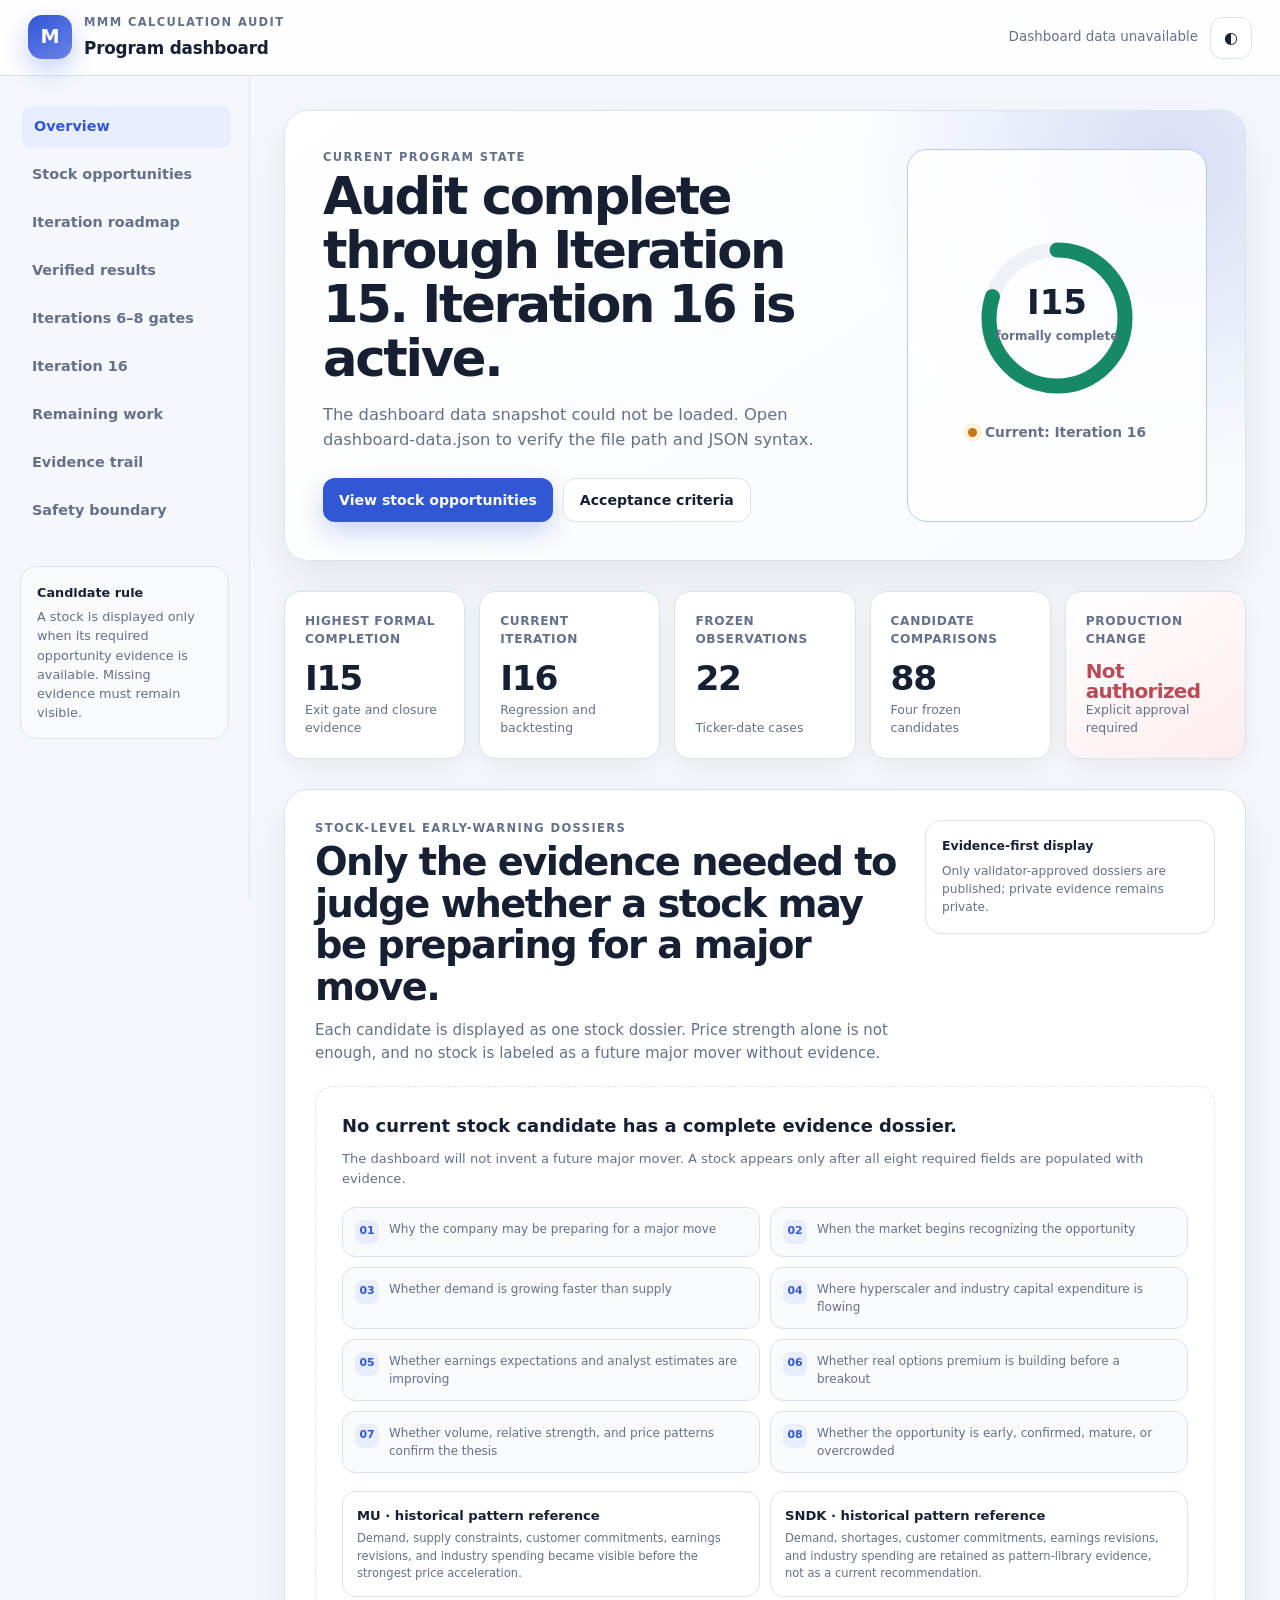
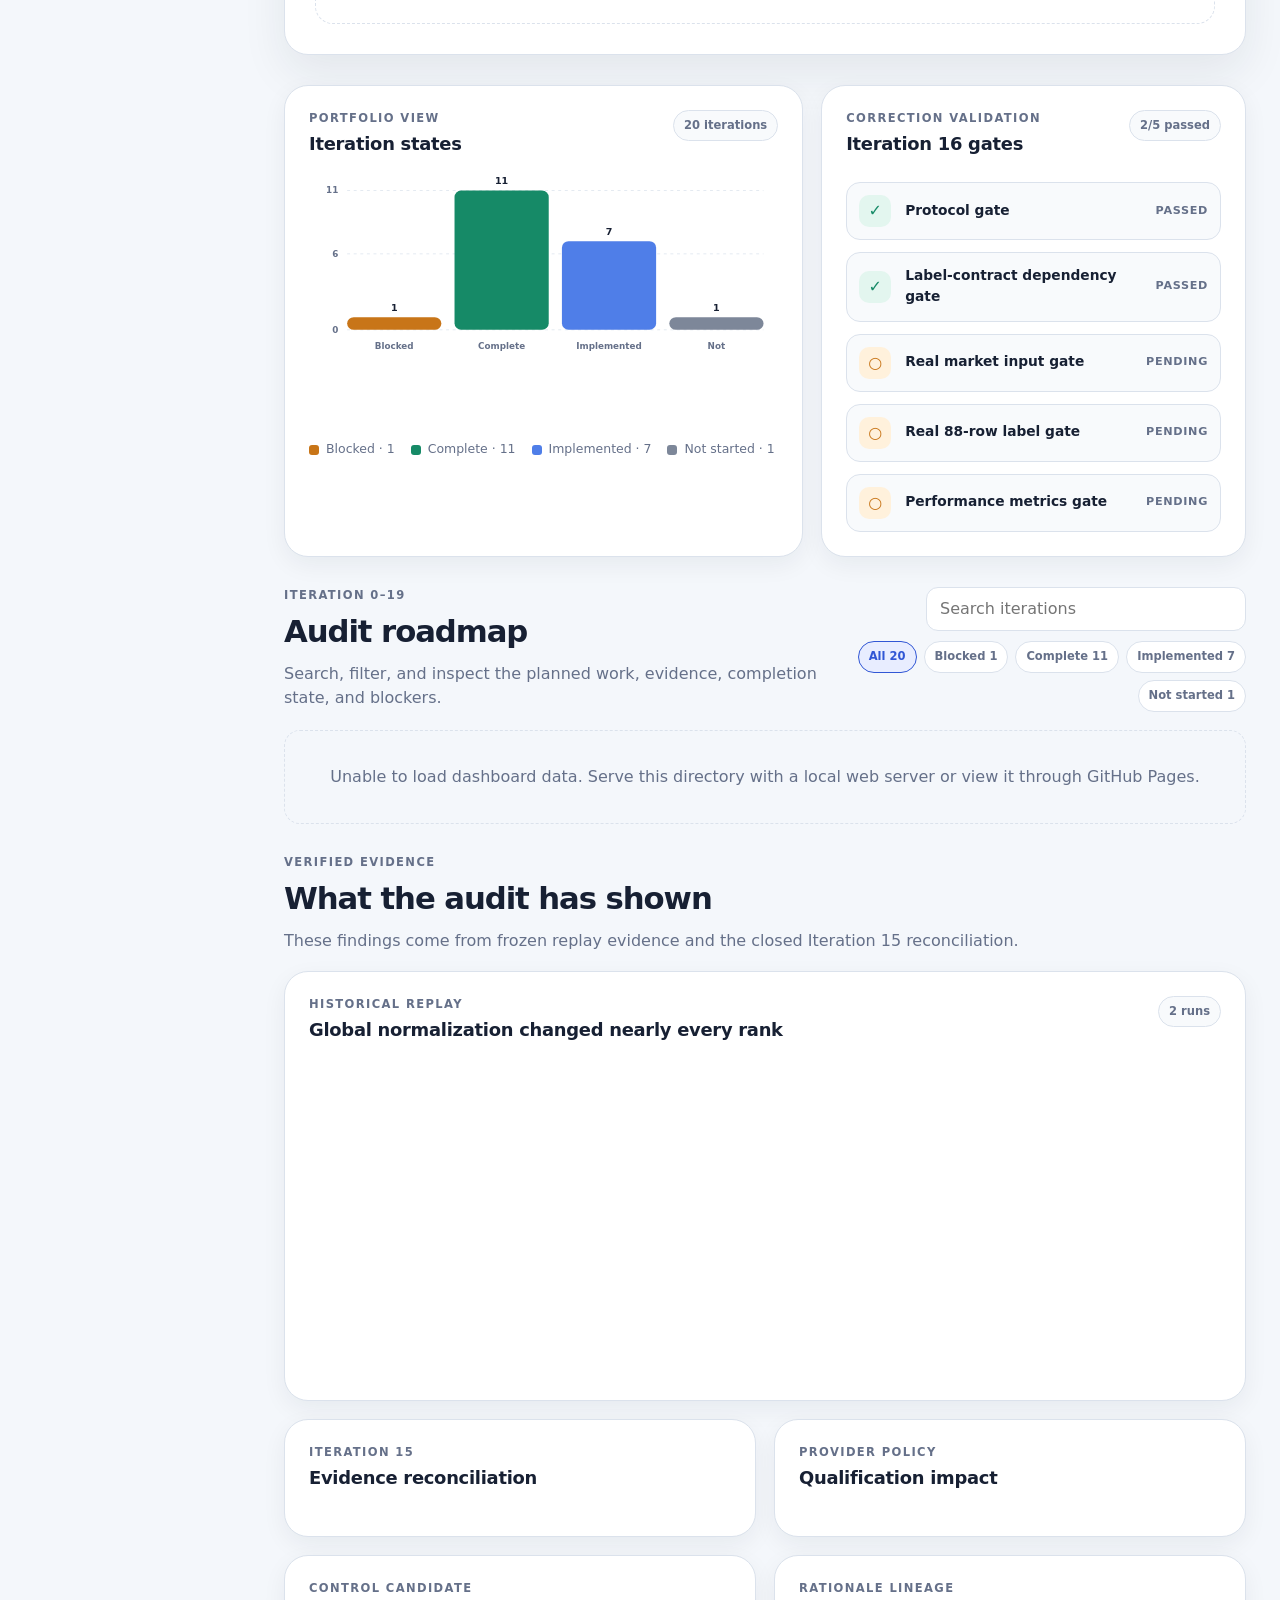
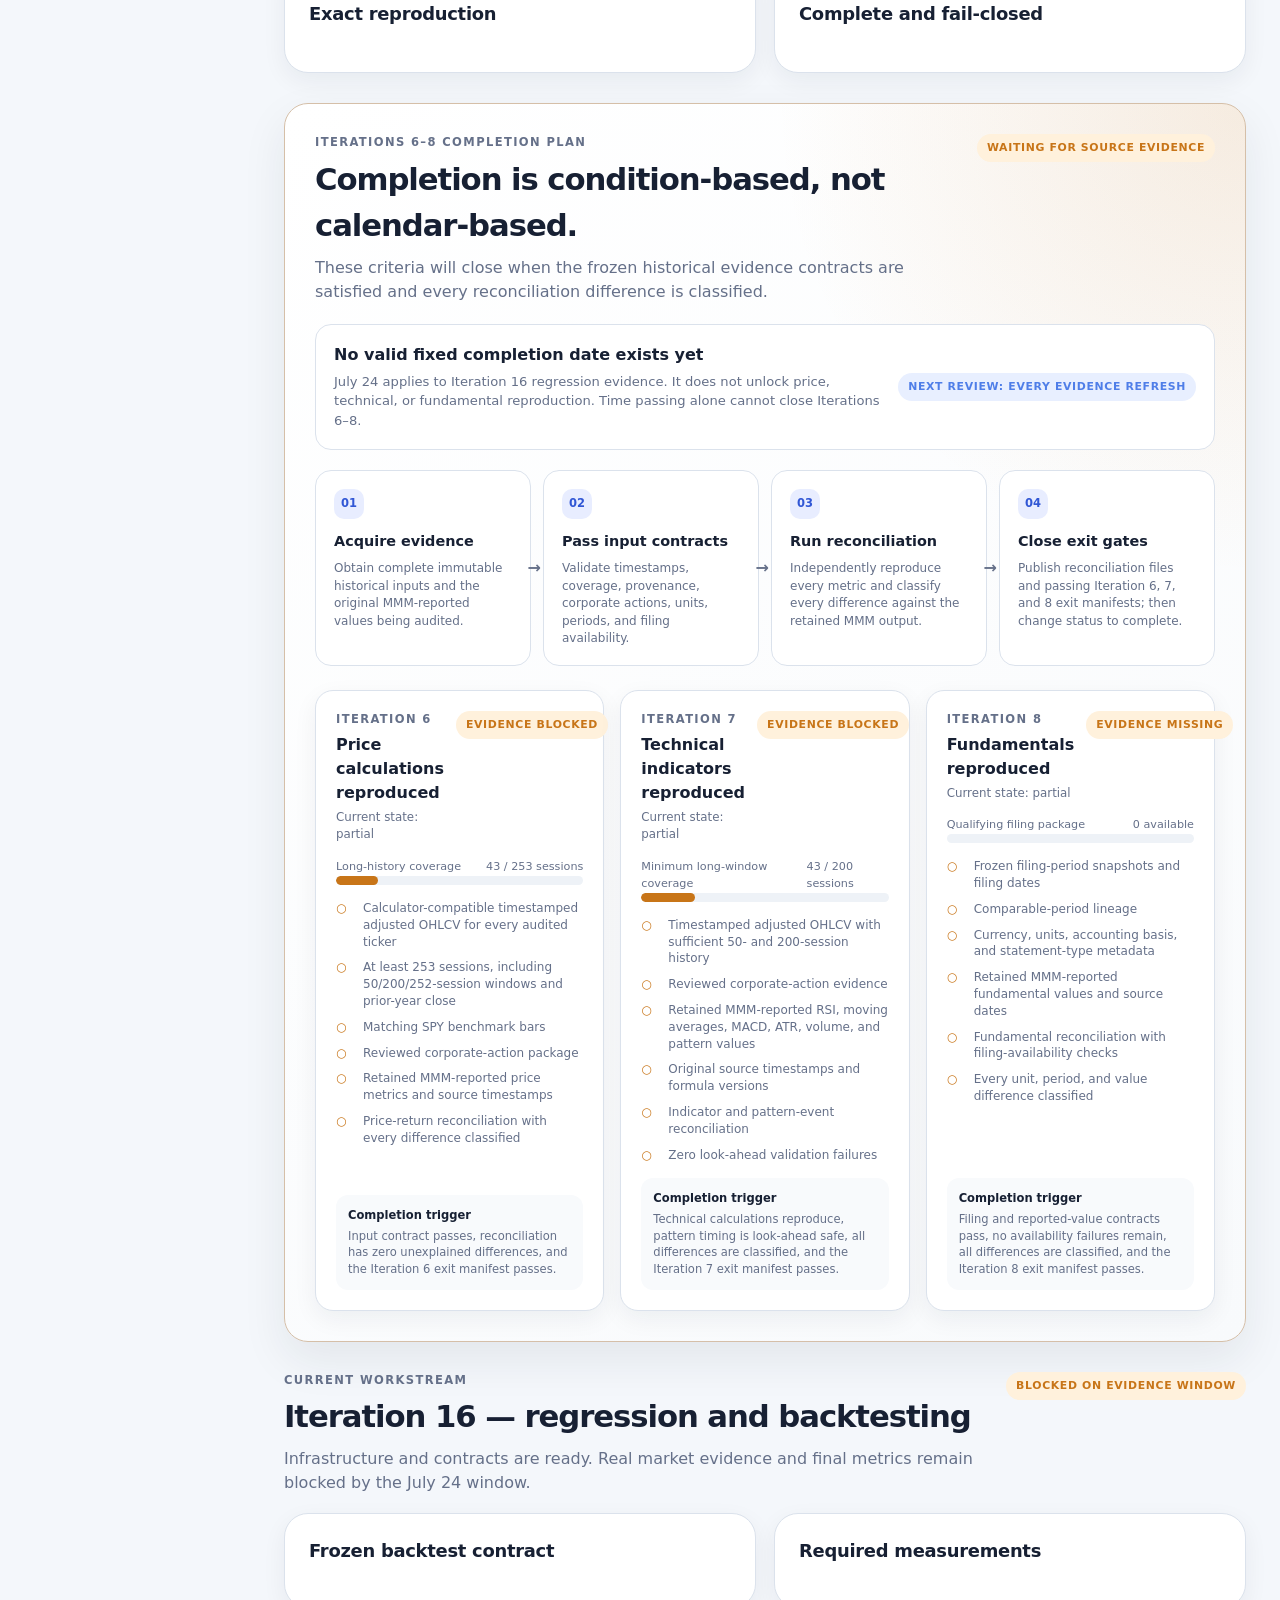
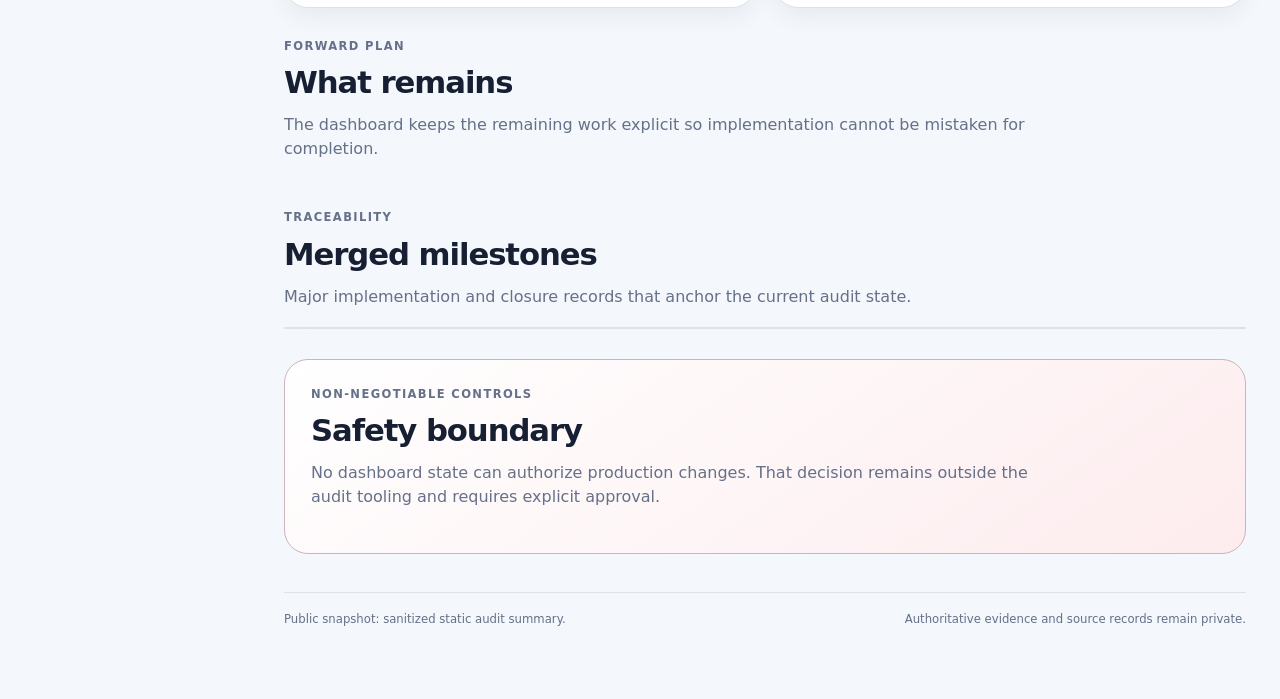
==== index.html @ 9a1eee75 "Publish automated stock opportunity dashboard from 5c5663d8a5069877dfe8a4cde0d93ead465992a1" ====
<!doctype html>
<html lang="en">
<head>
  <meta charset="utf-8">
  <meta name="viewport" content="width=device-width, initial-scale=1">
  <meta name="description" content="MMM audit dashboard with stock-level market-intelligence opportunity dossiers.">
  <title>MMM Calculation Audit Dashboard</title>
  <link rel="stylesheet" href="styles.css">
  <style>
    .completion-gates-section {
      padding: 30px;
      border: 1px solid color-mix(in srgb, var(--blocked) 32%, var(--border));
      border-radius: var(--radius-lg);
      background:
        radial-gradient(circle at 100% 0%, color-mix(in srgb, var(--blocked) 13%, transparent), transparent 30%),
        linear-gradient(145deg, var(--surface), var(--surface-strong));
      box-shadow: var(--shadow);
    }

    .completion-notice {
      display: grid;
      grid-template-columns: minmax(0, 1fr) auto;
      gap: 18px;
      align-items: center;
      margin: 20px 0;
      padding: 18px;
      border: 1px solid var(--border);
      border-radius: 16px;
      background: var(--surface);
    }

    .completion-notice strong {
      display: block;
      margin-bottom: 5px;
      font-size: 1rem;
    }

    .completion-notice p {
      margin: 0;
      color: var(--text-muted);
      font-size: .82rem;
      line-height: 1.5;
    }

    .condition-timeline {
      display: grid;
      grid-template-columns: repeat(4, minmax(0, 1fr));
      gap: 12px;
      margin: 20px 0 24px;
    }

    .condition-step {
      position: relative;
      min-height: 145px;
      padding: 18px;
      border: 1px solid var(--border);
      border-radius: 16px;
      background: var(--surface);
    }

    .condition-step::after {
      content: "→";
      position: absolute;
      top: 50%;
      right: -11px;
      z-index: 2;
      transform: translateY(-50%);
      color: var(--text-muted);
      font-weight: 900;
    }

    .condition-step:last-child::after { display: none; }

    .condition-number {
      display: grid;
      place-items: center;
      width: 30px;
      height: 30px;
      margin-bottom: 12px;
      border-radius: 10px;
      background: var(--primary-soft);
      color: var(--primary);
      font-size: .72rem;
      font-weight: 900;
    }

    .condition-step h3 {
      margin: 0;
      font-size: .9rem;
    }

    .condition-step p {
      margin: 8px 0 0;
      color: var(--text-muted);
      font-size: .75rem;
      line-height: 1.45;
    }

    .completion-card-grid {
      display: grid;
      grid-template-columns: repeat(3, minmax(0, 1fr));
      gap: 16px;
    }

    .completion-card {
      display: flex;
      flex-direction: column;
      gap: 15px;
      padding: 20px;
      border: 1px solid var(--border);
      border-radius: 18px;
      background: var(--surface);
      box-shadow: var(--shadow-soft);
    }

    .completion-card-header {
      display: flex;
      align-items: flex-start;
      justify-content: space-between;
      gap: 12px;
    }

    .completion-card h3 {
      margin: 0;
      font-size: 1rem;
    }

    .completion-card-subtitle {
      margin: 4px 0 0;
      color: var(--text-muted);
      font-size: .74rem;
    }

    .completion-progress-meta {
      display: flex;
      justify-content: space-between;
      gap: 12px;
      color: var(--text-muted);
      font-size: .7rem;
    }

    .completion-progress-track {
      height: 9px;
      overflow: hidden;
      border-radius: 999px;
      background: var(--surface-muted);
    }

    .completion-progress-fill {
      height: 100%;
      border-radius: inherit;
      background: var(--blocked);
    }

    .completion-condition-list {
      display: grid;
      gap: 9px;
      margin: 0;
      padding: 0;
      list-style: none;
    }

    .completion-condition-list li {
      display: grid;
      grid-template-columns: 19px minmax(0, 1fr);
      gap: 8px;
      color: var(--text-muted);
      font-size: .75rem;
      line-height: 1.4;
    }

    .completion-condition-list li::before {
      content: "○";
      color: var(--blocked);
      font-weight: 900;
    }

    .completion-trigger {
      margin-top: auto;
      padding: 12px;
      border-radius: 12px;
      background: var(--surface-strong);
      color: var(--text-muted);
      font-size: .72rem;
      line-height: 1.45;
    }

    .completion-trigger strong {
      display: block;
      margin-bottom: 4px;
      color: var(--text);
    }

    @media (max-width: 1050px) {
      .condition-timeline { grid-template-columns: repeat(2, minmax(0, 1fr)); }
      .condition-step:nth-child(2)::after { display: none; }
      .completion-card-grid { grid-template-columns: 1fr; }
    }

    @media (max-width: 620px) {
      .completion-gates-section { padding: 20px; }
      .completion-notice { grid-template-columns: 1fr; }
      .condition-timeline { grid-template-columns: 1fr; }
      .condition-step::after { display: none; }
    }
  </style>

<style id="stock-dossier-style">
  .stock-dossier-section { padding: 30px; border: 1px solid var(--border); border-radius: var(--radius-lg); background: var(--surface); box-shadow: var(--shadow); }
  .stock-dossier-heading { display: flex; align-items: flex-start; justify-content: space-between; gap: 24px; margin-bottom: 22px; }
  .stock-dossier-heading h2 { max-width: 900px; margin: 0; font-size: clamp(1.75rem, 3vw, 2.75rem); line-height: 1.08; letter-spacing: -0.04em; }
  .stock-dossier-heading p:not(.eyebrow) { max-width: 830px; margin: 12px 0 0; color: var(--text-muted); font-size: .94rem; }
  .stock-dossier-policy { flex: 0 0 290px; padding: 16px; border: 1px solid var(--border); border-radius: 16px; background: var(--surface); color: var(--text-muted); font-size: .76rem; }
  .stock-dossier-policy strong { display: block; margin-bottom: 6px; color: var(--text); font-size: .78rem; }
  .stock-candidate-list { display: grid; gap: 18px; }
  .stock-candidate-card { padding: 22px; border: 1px solid var(--border); border-radius: 20px; background: var(--surface); box-shadow: var(--shadow-soft); }
  .stock-candidate-header { display: flex; align-items: flex-start; justify-content: space-between; gap: 18px; padding-bottom: 16px; border-bottom: 1px solid var(--border); }
  .stock-candidate-title { display: flex; align-items: center; gap: 12px; }
  .stock-symbol { display: inline-grid; place-items: center; min-width: 64px; min-height: 48px; padding: 8px 12px; border-radius: 14px; background: var(--primary-soft); color: var(--primary); font-size: 1.15rem; font-weight: 900; letter-spacing: .03em; }
  .stock-candidate-title h3 { margin: 0; font-size: 1.12rem; }
  .stock-candidate-title p { margin: 4px 0 0; color: var(--text-muted); font-size: .76rem; }
  .stock-stage { flex: 0 0 auto; padding: 7px 11px; border-radius: 999px; background: var(--surface-muted); color: var(--text-muted); font-size: .7rem; font-weight: 850; letter-spacing: .06em; text-transform: uppercase; }
  .stock-stage.early { color: var(--complete); background: var(--complete-soft); }
  .stock-stage.confirmed { color: var(--primary); background: var(--primary-soft); }
  .stock-stage.mature { color: var(--blocked); background: var(--blocked-soft); }
  .stock-stage.overcrowded { color: var(--danger); background: var(--danger-soft); }
  .stock-signal-grid { display: grid; grid-template-columns: repeat(2, minmax(0, 1fr)); gap: 12px; margin-top: 18px; }
  .stock-signal { min-height: 128px; padding: 16px; border: 1px solid var(--border); border-radius: 15px; background: var(--surface-strong); }
  .stock-signal strong { display: block; color: var(--text); font-size: .78rem; line-height: 1.35; }
  .stock-signal p { margin: 9px 0 0; color: var(--text-muted); font-size: .78rem; line-height: 1.5; }
  .stock-empty { padding: 26px; border: 1px dashed var(--border); border-radius: 18px; background: var(--surface); }
  .stock-empty h3 { margin: 0; font-size: 1.12rem; }
  .stock-empty > p { max-width: 850px; margin: 9px 0 0; color: var(--text-muted); font-size: .82rem; }
  .stock-required-grid { display: grid; grid-template-columns: repeat(2, minmax(0, 1fr)); gap: 10px; margin-top: 18px; }
  .stock-required-field { display: flex; gap: 10px; align-items: flex-start; padding: 12px; border: 1px solid var(--border); border-radius: 13px; background: var(--surface-strong); color: var(--text-muted); font-size: .75rem; }
  .stock-required-number { display: grid; place-items: center; flex: 0 0 auto; width: 24px; height: 24px; border-radius: 8px; background: var(--primary-soft); color: var(--primary); font-size: .68rem; font-weight: 900; }
  .stock-history-grid { display: flex; flex-wrap: wrap; gap: 10px; margin-top: 18px; }
  .stock-history-card { flex: 1 1 280px; padding: 14px; border: 1px solid var(--border); border-radius: 14px; background: var(--surface); }
  .stock-history-card strong { display: block; font-size: .82rem; }
  .stock-history-card span { display: block; margin-top: 5px; color: var(--text-muted); font-size: .72rem; }
  @media (max-width: 900px) { .stock-dossier-heading { flex-direction: column; } .stock-dossier-policy { flex-basis: auto; width: 100%; } .stock-signal-grid, .stock-required-grid { grid-template-columns: 1fr; } }
</style>
</head>
<body>
  <a class="skip-link" href="#main-content">Skip to dashboard</a>

  <header class="topbar">
    <div class="brand">
      <span class="brand-mark" aria-hidden="true">M</span>
      <div>
        <p class="eyebrow">MMM calculation audit</p>
        <h1>Program dashboard</h1>
      </div>
    </div>
    <div class="topbar-actions">
      <span id="as-of" class="as-of">Loading status…</span>
      <button id="theme-toggle" class="icon-button" type="button" aria-label="Toggle color theme" title="Toggle color theme">◐</button>
    </div>
  </header>

  <div class="app-shell">
    <aside class="sidebar" aria-label="Dashboard navigation">
      <nav>
        <a href="#overview" class="nav-link active">Overview</a>
        <a href="#early-warning" class="nav-link">Stock opportunities</a>
        <a href="#roadmap" class="nav-link">Iteration roadmap</a>
        <a href="#results" class="nav-link">Verified results</a>
        <a href="#completion-gates" class="nav-link">Iterations 6–8 gates</a>
        <a href="#iteration-16" class="nav-link">Iteration 16</a>
        <a href="#remaining" class="nav-link">Remaining work</a>
        <a href="#evidence" class="nav-link">Evidence trail</a>
        <a href="#safety" class="nav-link">Safety boundary</a>
      </nav>
      <div class="sidebar-note">
        <strong>Candidate rule</strong>
        <p>A stock is displayed only when its required opportunity evidence is available. Missing evidence must remain visible.</p>
      </div>
    </aside>

    <main id="main-content" class="dashboard">
      <section id="overview" class="section hero-section" aria-labelledby="overview-title">
        <div class="hero-copy">
          <p class="eyebrow">Current program state</p>
          <h2 id="overview-title">Audit complete through Iteration 15. Iteration 16 is active.</h2>
          <p id="current-blocker" class="hero-description">Loading current blocker…</p>
          <div class="hero-actions">
            <a class="button primary" href="#early-warning">View stock opportunities</a>
            <a class="button secondary" href="acceptance.html">Acceptance criteria</a>
          </div>
        </div>
        <div class="progress-card" aria-label="Roadmap position">
          <div id="progress-ring" class="progress-ring" role="img" aria-label="Highest formally completed iteration"></div>
          <div class="progress-meta">
            <span class="status-dot blocked"></span>
            <span>Current: Iteration 16</span>
          </div>
        </div>
      </section>

      <section class="metric-grid" aria-label="Program summary">
        <article class="metric-card">
          <span class="metric-label">Highest formal completion</span>
          <strong id="metric-highest" class="metric-value">—</strong>
          <span class="metric-caption">Exit gate and closure evidence</span>
        </article>
        <article class="metric-card">
          <span class="metric-label">Current iteration</span>
          <strong id="metric-current" class="metric-value">—</strong>
          <span class="metric-caption">Regression and backtesting</span>
        </article>
        <article class="metric-card">
          <span class="metric-label">Frozen observations</span>
          <strong id="metric-observations" class="metric-value">—</strong>
          <span class="metric-caption">Ticker-date cases</span>
        </article>
        <article class="metric-card">
          <span class="metric-label">Candidate comparisons</span>
          <strong id="metric-comparisons" class="metric-value">—</strong>
          <span class="metric-caption">Four frozen candidates</span>
        </article>
        <article class="metric-card danger-card">
          <span class="metric-label">Production change</span>
          <strong id="metric-production" class="metric-value small">Not authorized</strong>
          <span class="metric-caption">Explicit approval required</span>
        </article>
      </section>

      <section id="early-warning" class="section stock-dossier-section" aria-labelledby="stock-dossier-title">
        <div class="stock-dossier-heading">
          <div>
            <p class="eyebrow">Stock-level early-warning dossiers</p>
            <h2 id="stock-dossier-title">Only the evidence needed to judge whether a stock may be preparing for a major move.</h2>
            <p>Each candidate is displayed as one stock dossier. Price strength alone is not enough, and no stock is labeled as a future major mover without evidence.</p>
          </div>
          <aside id="stock-dossier-policy" class="stock-dossier-policy">
            <strong>Evidence-first display</strong>
            Loading candidate policy…
          </aside>
        </div>
        <div id="stock-candidate-list" class="stock-candidate-list" aria-live="polite">
          <div class="stock-empty">Loading stock opportunities…</div>
        </div>
      </section>

      <section class="section chart-grid" aria-label="Program visual summary">
        <article class="panel">
          <div class="panel-heading"><div><p class="eyebrow">Portfolio view</p><h3>Iteration states</h3></div><span class="panel-kicker">20 iterations</span></div>
          <div id="state-chart" class="chart-container" aria-label="Iteration state distribution"></div>
          <div id="state-legend" class="legend"></div>
        </article>
        <article class="panel">
          <div class="panel-heading"><div><p class="eyebrow">Correction validation</p><h3>Iteration 16 gates</h3></div><span id="gate-score" class="panel-kicker">—</span></div>
          <div id="gate-chart" class="gate-stack"></div>
        </article>
      </section>

      <section id="roadmap" class="section" aria-labelledby="roadmap-title">
        <div class="section-heading">
          <div><p class="eyebrow">Iteration 0–19</p><h2 id="roadmap-title">Audit roadmap</h2><p>Search, filter, and inspect the planned work, evidence, completion state, and blockers.</p></div>
          <div class="roadmap-controls">
            <label class="search-field"><span class="sr-only">Search iterations</span><input id="iteration-search" type="search" placeholder="Search iterations"></label>
            <div id="state-filters" class="filter-group" role="group" aria-label="Filter iterations by state"></div>
          </div>
        </div>
        <div id="roadmap-list" class="roadmap-list"></div>
      </section>

      <section id="results" class="section" aria-labelledby="results-title">
        <div class="section-heading"><div><p class="eyebrow">Verified evidence</p><h2 id="results-title">What the audit has shown</h2><p>These findings come from frozen replay evidence and the closed Iteration 15 reconciliation.</p></div></div>
        <div class="results-grid">
          <article class="panel wide-panel">
            <div class="panel-heading"><div><p class="eyebrow">Historical replay</p><h3>Global normalization changed nearly every rank</h3></div><span class="panel-kicker">2 runs</span></div>
            <div id="normalization-chart" class="chart-container tall" aria-label="Historical normalization rank change rates"></div>
            <div id="normalization-notes" class="result-notes"></div>
          </article>
          <article class="panel"><div class="panel-heading"><div><p class="eyebrow">Iteration 15</p><h3>Evidence reconciliation</h3></div></div><div id="evidence-bars" class="bar-list"></div></article>
          <article class="panel"><div class="panel-heading"><div><p class="eyebrow">Provider policy</p><h3>Qualification impact</h3></div></div><div id="provider-results" class="result-stat-grid"></div></article>
          <article class="panel"><div class="panel-heading"><div><p class="eyebrow">Control candidate</p><h3>Exact reproduction</h3></div></div><div id="control-results" class="result-stat-grid"></div></article>
          <article class="panel"><div class="panel-heading"><div><p class="eyebrow">Rationale lineage</p><h3>Complete and fail-closed</h3></div></div><div id="rationale-results" class="result-stat-grid"></div></article>
        </div>
      </section>

      <section id="completion-gates" class="section completion-gates-section" aria-labelledby="completion-gates-title">
        <div class="section-heading">
          <div>
            <p class="eyebrow">Iterations 6–8 completion plan</p>
            <h2 id="completion-gates-title">Completion is condition-based, not calendar-based.</h2>
            <p>These criteria will close when the frozen historical evidence contracts are satisfied and every reconciliation difference is classified.</p>
          </div>
          <span class="status-pill blocked">Waiting for source evidence</span>
        </div>

        <div class="completion-notice">
          <div>
            <strong>No valid fixed completion date exists yet</strong>
            <p>July 24 applies to Iteration 16 regression evidence. It does not unlock price, technical, or fundamental reproduction. Time passing alone cannot close Iterations 6–8.</p>
          </div>
          <span class="status-pill implemented">Next review: every evidence refresh</span>
        </div>

        <div class="condition-timeline" aria-label="Condition-based completion timeline">
          <article class="condition-step">
            <span class="condition-number">01</span>
            <h3>Acquire evidence</h3>
            <p>Obtain complete immutable historical inputs and the original MMM-reported values being audited.</p>
          </article>
          <article class="condition-step">
            <span class="condition-number">02</span>
            <h3>Pass input contracts</h3>
            <p>Validate timestamps, coverage, provenance, corporate actions, units, periods, and filing availability.</p>
          </article>
          <article class="condition-step">
            <span class="condition-number">03</span>
            <h3>Run reconciliation</h3>
            <p>Independently reproduce every metric and classify every difference against the retained MMM output.</p>
          </article>
          <article class="condition-step">
            <span class="condition-number">04</span>
            <h3>Close exit gates</h3>
            <p>Publish reconciliation files and passing Iteration 6, 7, and 8 exit manifests; then change status to complete.</p>
          </article>
        </div>

        <div class="completion-card-grid">
          <article class="completion-card">
            <div class="completion-card-header">
              <div><p class="eyebrow">Iteration 6</p><h3>Price calculations reproduced</h3><p class="completion-card-subtitle">Current state: partial</p></div>
              <span class="status-pill blocked">Evidence blocked</span>
            </div>
            <div>
              <div class="completion-progress-meta"><span>Long-history coverage</span><span>43 / 253 sessions</span></div>
              <div class="completion-progress-track"><div class="completion-progress-fill" style="width:17%"></div></div>
            </div>
            <ul class="completion-condition-list">
              <li>Calculator-compatible timestamped adjusted OHLCV for every audited ticker</li>
              <li>At least 253 sessions, including 50/200/252-session windows and prior-year close</li>
              <li>Matching SPY benchmark bars</li>
              <li>Reviewed corporate-action package</li>
              <li>Retained MMM-reported price metrics and source timestamps</li>
              <li>Price-return reconciliation with every difference classified</li>
            </ul>
            <div class="completion-trigger"><strong>Completion trigger</strong>Input contract passes, reconciliation has zero unexplained differences, and the Iteration 6 exit manifest passes.</div>
          </article>

          <article class="completion-card">
            <div class="completion-card-header">
              <div><p class="eyebrow">Iteration 7</p><h3>Technical indicators reproduced</h3><p class="completion-card-subtitle">Current state: partial</p></div>
              <span class="status-pill blocked">Evidence blocked</span>
            </div>
            <div>
              <div class="completion-progress-meta"><span>Minimum long-window coverage</span><span>43 / 200 sessions</span></div>
              <div class="completion-progress-track"><div class="completion-progress-fill" style="width:21.5%"></div></div>
            </div>
            <ul class="completion-condition-list">
              <li>Timestamped adjusted OHLCV with sufficient 50- and 200-session history</li>
              <li>Reviewed corporate-action evidence</li>
              <li>Retained MMM-reported RSI, moving averages, MACD, ATR, volume, and pattern values</li>
              <li>Original source timestamps and formula versions</li>
              <li>Indicator and pattern-event reconciliation</li>
              <li>Zero look-ahead validation failures</li>
            </ul>
            <div class="completion-trigger"><strong>Completion trigger</strong>Technical calculations reproduce, pattern timing is look-ahead safe, all differences are classified, and the Iteration 7 exit manifest passes.</div>
          </article>

          <article class="completion-card">
            <div class="completion-card-header">
              <div><p class="eyebrow">Iteration 8</p><h3>Fundamentals reproduced</h3><p class="completion-card-subtitle">Current state: partial</p></div>
              <span class="status-pill blocked">Evidence missing</span>
            </div>
            <div>
              <div class="completion-progress-meta"><span>Qualifying filing package</span><span>0 available</span></div>
              <div class="completion-progress-track"><div class="completion-progress-fill" style="width:0%"></div></div>
            </div>
            <ul class="completion-condition-list">
              <li>Frozen filing-period snapshots and filing dates</li>
              <li>Comparable-period lineage</li>
              <li>Currency, units, accounting basis, and statement-type metadata</li>
              <li>Retained MMM-reported fundamental values and source dates</li>
              <li>Fundamental reconciliation with filing-availability checks</li>
              <li>Every unit, period, and value difference classified</li>
            </ul>
            <div class="completion-trigger"><strong>Completion trigger</strong>Filing and reported-value contracts pass, no availability failures remain, all differences are classified, and the Iteration 8 exit manifest passes.</div>
          </article>
        </div>
      </section>

      <section id="iteration-16" class="section" aria-labelledby="iteration-16-title">
        <div class="section-heading">
          <div><p class="eyebrow">Current workstream</p><h2 id="iteration-16-title">Iteration 16 — regression and backtesting</h2><p>Infrastructure and contracts are ready. Real market evidence and final metrics remain blocked by the July 24 window.</p></div>
          <span class="status-pill blocked">Blocked on evidence window</span>
        </div>
        <div class="iteration16-grid">
          <article class="panel"><h3>Frozen backtest contract</h3><div id="contract-grid" class="contract-grid"></div></article>
          <article class="panel"><h3>Required measurements</h3><ul id="pending-measurements" class="check-list pending-list"></ul></article>
        </div>
      </section>

      <section id="remaining" class="section" aria-labelledby="remaining-title">
        <div class="section-heading"><div><p class="eyebrow">Forward plan</p><h2 id="remaining-title">What remains</h2><p>The dashboard keeps the remaining work explicit so implementation cannot be mistaken for completion.</p></div></div>
        <div id="remaining-plan" class="remaining-grid"></div>
      </section>

      <section id="evidence" class="section" aria-labelledby="evidence-title">
        <div class="section-heading"><div><p class="eyebrow">Traceability</p><h2 id="evidence-title">Merged milestones</h2><p>Major implementation and closure records that anchor the current audit state.</p></div></div>
        <div id="milestone-table" class="table-wrap"></div>
      </section>

      <section id="safety" class="section safety-section" aria-labelledby="safety-title">
        <div class="section-heading"><div><p class="eyebrow">Non-negotiable controls</p><h2 id="safety-title">Safety boundary</h2><p>No dashboard state can authorize production changes. That decision remains outside the audit tooling and requires explicit approval.</p></div></div>
        <div id="safety-grid" class="safety-grid"></div>
      </section>

      <footer class="dashboard-footer">
        <p>Public snapshot: sanitized static audit summary.</p>
        <p>Authoritative evidence and source records remain private.</p>
      </footer>
    </main>
  </div>

  <noscript><div class="noscript">This dashboard requires JavaScript to render the audit roadmap and charts.</div></noscript>
  <script src="app.js" defer></script>

<script id="stock-dossier-script">
document.addEventListener("DOMContentLoaded", async () => {
  const host = document.getElementById("stock-candidate-list");
  const policy = document.getElementById("stock-dossier-policy");
  if (!host || !policy) return;
  const make = (tag, className, text) => {
    const node = document.createElement(tag);
    if (className) node.className = className;
    if (text !== undefined) node.textContent = text;
    return node;
  };
  const stageClass = value => {
    const normalized = String(value || "").trim().toLowerCase();
    return ["early", "confirmed", "mature", "overcrowded"].includes(normalized) ? normalized : "";
  };
  const historyGrid = patterns => {
    const grid = make("div", "stock-history-grid");
    patterns.forEach(item => {
      const card = make("div", "stock-history-card");
      card.append(make("strong", null, `${item.symbol} · ${item.classification}`), make("span", null, item.note));
      grid.append(card);
    });
    return grid;
  };
  const emptyState = intelligence => {
    const empty = make("div", "stock-empty");
    empty.append(make("h3", null, "No current stock candidate has a complete evidence dossier."), make("p", null, "The dashboard will not invent a future major mover. A stock appears only after all eight required fields are populated with evidence."));
    const grid = make("div", "stock-required-grid");
    intelligence.required_fields.forEach((field, index) => {
      const row = make("div", "stock-required-field");
      row.append(make("span", "stock-required-number", String(index + 1).padStart(2, "0")), make("span", null, field.label));
      grid.append(row);
    });
    empty.append(grid);
    if (intelligence.historical_inspiration?.length) empty.append(historyGrid(intelligence.historical_inspiration));
    return empty;
  };
  const candidateCard = (candidate, intelligence) => {
    const card = make("article", "stock-candidate-card");
    const header = make("div", "stock-candidate-header");
    const title = make("div", "stock-candidate-title");
    const titleText = make("div");
    titleText.append(make("h3", null, candidate.company || candidate.symbol || "Unnamed candidate"), make("p", null, candidate.summary || "Evidence-backed stock opportunity dossier"));
    title.append(make("span", "stock-symbol", candidate.symbol || "—"), titleText);
    const stage = String(candidate.opportunity_stage || "Unclassified");
    header.append(title, make("span", `stock-stage ${stageClass(stage)}`.trim(), stage));
    const grid = make("div", "stock-signal-grid");
    intelligence.required_fields.forEach(field => {
      const signal = make("section", "stock-signal");
      const value = field.id === "opportunity_stage" ? stage : candidate.signals?.[field.id];
      signal.append(make("strong", null, field.label), make("p", null, value || "Evidence not yet available."));
      grid.append(signal);
    });
    card.append(header, grid);
    return card;
  };
  try {
    const response = await fetch("dashboard-data.json", { cache: "no-store" });
    if (!response.ok) throw new Error(`Unable to load opportunity data: ${response.status}`);
    const data = await response.json();
    const intelligence = data.market_intelligence;
    if (!intelligence) throw new Error("Market-intelligence data is missing.");
    policy.replaceChildren(make("strong", null, "Evidence-first display"), document.createTextNode(intelligence.candidate_policy));
    const candidates = intelligence.opportunities || [];
    host.replaceChildren(...(candidates.length ? candidates.map(candidate => candidateCard(candidate, intelligence)) : [emptyState(intelligence)]));
  } catch (error) {
    console.error(error);
    host.replaceChildren(make("div", "stock-empty", "Stock-opportunity data could not be loaded."));
  }
});
</script>
</body>
</html>
---- styles.css ----
:root {
  color-scheme: light;
  --bg: #f4f7fb;
  --surface: #ffffff;
  --surface-strong: #f8fafc;
  --surface-muted: #eef2f7;
  --text: #172033;
  --text-muted: #657089;
  --border: #dbe2ec;
  --shadow: 0 18px 45px rgba(23, 32, 51, 0.08);
  --shadow-soft: 0 8px 24px rgba(23, 32, 51, 0.06);
  --primary: #3157d5;
  --primary-soft: #e8edff;
  --implemented: #4f7ee8;
  --implemented-soft: #e8efff;
  --validated: #7a5bd6;
  --validated-soft: #f0ebff;
  --complete: #168a67;
  --complete-soft: #e3f6ef;
  --blocked: #c87518;
  --blocked-soft: #fff1dc;
  --not-started: #7d8799;
  --not-started-soft: #eef1f5;
  --danger: #b94b57;
  --danger-soft: #fdecee;
  --radius-lg: 24px;
  --radius-md: 16px;
  --radius-sm: 10px;
  --sidebar-width: 250px;
  --max-width: 1500px;
  --transition: 180ms ease;
  font-family: Inter, ui-sans-serif, system-ui, -apple-system, BlinkMacSystemFont, "Segoe UI", sans-serif;
}

[data-theme="dark"] {
  color-scheme: dark;
  --bg: #0d1220;
  --surface: #141b2d;
  --surface-strong: #182136;
  --surface-muted: #202a40;
  --text: #f2f5fb;
  --text-muted: #aab4c8;
  --border: #2b3650;
  --shadow: 0 18px 48px rgba(0, 0, 0, 0.32);
  --shadow-soft: 0 8px 24px rgba(0, 0, 0, 0.2);
  --primary: #8ba7ff;
  --primary-soft: #26355f;
  --implemented: #83a6ff;
  --implemented-soft: #26365f;
  --validated: #b29bff;
  --validated-soft: #382f60;
  --complete: #5bd0a6;
  --complete-soft: #173f36;
  --blocked: #f2b35e;
  --blocked-soft: #4a351e;
  --not-started: #a7afbe;
  --not-started-soft: #2c3444;
  --danger: #ff95a0;
  --danger-soft: #4b2930;
}

* {
  box-sizing: border-box;
}

html {
  scroll-behavior: smooth;
  scroll-padding-top: 90px;
}

body {
  margin: 0;
  background: var(--bg);
  color: var(--text);
  min-height: 100vh;
  line-height: 1.5;
}

button,
input {
  font: inherit;
}

a {
  color: inherit;
}

code {
  font-family: "SFMono-Regular", Consolas, "Liberation Mono", monospace;
  font-size: 0.9em;
}

.skip-link {
  position: fixed;
  top: 8px;
  left: 8px;
  z-index: 999;
  padding: 10px 14px;
  border-radius: 8px;
  background: var(--text);
  color: var(--surface);
  transform: translateY(-160%);
  transition: transform var(--transition);
}

.skip-link:focus {
  transform: translateY(0);
}

.sr-only {
  position: absolute;
  width: 1px;
  height: 1px;
  padding: 0;
  margin: -1px;
  overflow: hidden;
  clip: rect(0, 0, 0, 0);
  white-space: nowrap;
  border: 0;
}

.topbar {
  position: sticky;
  top: 0;
  z-index: 50;
  display: flex;
  align-items: center;
  justify-content: space-between;
  min-height: 76px;
  padding: 12px 28px;
  background: color-mix(in srgb, var(--surface) 88%, transparent);
  border-bottom: 1px solid var(--border);
  backdrop-filter: blur(18px);
}

.brand {
  display: flex;
  align-items: center;
  gap: 12px;
}

.brand-mark {
  display: grid;
  place-items: center;
  width: 44px;
  height: 44px;
  border-radius: 14px;
  background: linear-gradient(145deg, var(--primary), #6a82ea);
  color: #ffffff;
  font-size: 1.2rem;
  font-weight: 800;
  box-shadow: 0 10px 26px color-mix(in srgb, var(--primary) 28%, transparent);
}

.brand h1 {
  margin: 0;
  font-size: 1.05rem;
  letter-spacing: -0.01em;
}

.eyebrow {
  margin: 0 0 4px;
  color: var(--text-muted);
  font-size: 0.72rem;
  font-weight: 750;
  letter-spacing: 0.12em;
  text-transform: uppercase;
}

.topbar-actions {
  display: flex;
  align-items: center;
  gap: 12px;
}

.as-of {
  color: var(--text-muted);
  font-size: 0.84rem;
}

.icon-button {
  display: grid;
  place-items: center;
  width: 42px;
  height: 42px;
  border: 1px solid var(--border);
  border-radius: 12px;
  background: var(--surface);
  color: var(--text);
  cursor: pointer;
  transition: transform var(--transition), border-color var(--transition), background var(--transition);
}

.icon-button:hover {
  transform: translateY(-1px);
  border-color: color-mix(in srgb, var(--primary) 55%, var(--border));
  background: var(--surface-strong);
}

.app-shell {
  display: grid;
  grid-template-columns: var(--sidebar-width) minmax(0, 1fr);
  max-width: var(--max-width);
  margin: 0 auto;
}

.sidebar {
  position: sticky;
  top: 76px;
  align-self: start;
  height: calc(100vh - 76px);
  padding: 30px 20px;
  border-right: 1px solid var(--border);
  overflow-y: auto;
}

.sidebar nav {
  display: grid;
  gap: 6px;
}

.nav-link {
  display: flex;
  align-items: center;
  min-height: 42px;
  padding: 10px 12px;
  border-radius: 10px;
  color: var(--text-muted);
  text-decoration: none;
  font-size: 0.9rem;
  font-weight: 620;
  transition: color var(--transition), background var(--transition), transform var(--transition);
}

.nav-link:hover,
.nav-link.active {
  color: var(--primary);
  background: var(--primary-soft);
  transform: translateX(2px);
}

.sidebar-note {
  margin-top: 34px;
  padding: 16px;
  border: 1px solid var(--border);
  border-radius: var(--radius-md);
  background: var(--surface-strong);
  color: var(--text-muted);
  font-size: 0.8rem;
}

.sidebar-note strong {
  display: block;
  margin-bottom: 5px;
  color: var(--text);
}

.sidebar-note p {
  margin: 0;
}

.dashboard {
  min-width: 0;
  padding: 34px 34px 70px;
}

.section {
  margin-bottom: 30px;
}

.hero-section {
  display: grid;
  grid-template-columns: minmax(0, 1fr) 300px;
  gap: 28px;
  align-items: stretch;
  padding: 38px;
  border: 1px solid var(--border);
  border-radius: var(--radius-lg);
  background:
    radial-gradient(circle at 92% 12%, color-mix(in srgb, var(--primary) 18%, transparent), transparent 32%),
    linear-gradient(145deg, var(--surface), var(--surface-strong));
  box-shadow: var(--shadow);
  overflow: hidden;
}

.hero-copy {
  display: flex;
  flex-direction: column;
  justify-content: center;
}

.hero-copy h2 {
  max-width: 760px;
  margin: 0;
  font-size: clamp(2rem, 4vw, 3.6rem);
  line-height: 1.05;
  letter-spacing: -0.045em;
}

.hero-description {
  max-width: 760px;
  margin: 18px 0 0;
  color: var(--text-muted);
  font-size: 1.02rem;
}

.hero-actions {
  display: flex;
  flex-wrap: wrap;
  gap: 10px;
  margin-top: 26px;
}

.button {
  display: inline-flex;
  align-items: center;
  justify-content: center;
  min-height: 44px;
  padding: 10px 16px;
  border-radius: 12px;
  text-decoration: none;
  font-weight: 700;
  font-size: 0.88rem;
  transition: transform var(--transition), box-shadow var(--transition), background var(--transition);
}

.button:hover {
  transform: translateY(-1px);
}

.button.primary {
  background: var(--primary);
  color: #ffffff;
  box-shadow: 0 10px 24px color-mix(in srgb, var(--primary) 24%, transparent);
}

.button.secondary {
  border: 1px solid var(--border);
  background: var(--surface);
  color: var(--text);
}

.progress-card {
  display: flex;
  flex-direction: column;
  align-items: center;
  justify-content: center;
  min-height: 240px;
  padding: 20px;
  border: 1px solid color-mix(in srgb, var(--primary) 18%, var(--border));
  border-radius: 20px;
  background: color-mix(in srgb, var(--surface) 88%, transparent);
}

.progress-ring {
  width: 180px;
  height: 180px;
}

.progress-meta {
  display: flex;
  align-items: center;
  gap: 8px;
  margin-top: 14px;
  color: var(--text-muted);
  font-size: 0.86rem;
  font-weight: 650;
}

.status-dot {
  display: inline-block;
  width: 9px;
  height: 9px;
  border-radius: 50%;
  background: var(--not-started);
}

.status-dot.blocked {
  background: var(--blocked);
  box-shadow: 0 0 0 5px var(--blocked-soft);
}

.metric-grid {
  display: grid;
  grid-template-columns: repeat(5, minmax(0, 1fr));
  gap: 14px;
  margin-bottom: 30px;
}

.metric-card {
  display: flex;
  flex-direction: column;
  min-height: 138px;
  padding: 20px;
  border: 1px solid var(--border);
  border-radius: var(--radius-md);
  background: var(--surface);
  box-shadow: var(--shadow-soft);
}

.danger-card {
  background: linear-gradient(145deg, var(--surface), var(--danger-soft));
}

.metric-label {
  color: var(--text-muted);
  font-size: 0.76rem;
  font-weight: 720;
  letter-spacing: 0.05em;
  text-transform: uppercase;
}

.metric-value {
  margin-top: 12px;
  font-size: 2.15rem;
  line-height: 1;
  letter-spacing: -0.035em;
}

.metric-value.small {
  font-size: 1.25rem;
  color: var(--danger);
}

.metric-caption {
  margin-top: auto;
  color: var(--text-muted);
  font-size: 0.78rem;
}

.chart-grid {
  display: grid;
  grid-template-columns: 1.1fr 0.9fr;
  gap: 18px;
}

.panel {
  min-width: 0;
  padding: 24px;
  border: 1px solid var(--border);
  border-radius: var(--radius-lg);
  background: var(--surface);
  box-shadow: var(--shadow-soft);
}

.panel h3 {
  margin: 0;
  font-size: 1.12rem;
  letter-spacing: -0.015em;
}

.panel-heading,
.section-heading {
  display: flex;
  align-items: flex-start;
  justify-content: space-between;
  gap: 24px;
}

.section-heading {
  margin-bottom: 18px;
}

.section-heading h2 {
  margin: 0;
  font-size: clamp(1.5rem, 2.4vw, 2.15rem);
  letter-spacing: -0.035em;
}

.section-heading p:not(.eyebrow) {
  max-width: 760px;
  margin: 8px 0 0;
  color: var(--text-muted);
}

.panel-kicker {
  flex: 0 0 auto;
  padding: 6px 10px;
  border: 1px solid var(--border);
  border-radius: 999px;
  background: var(--surface-strong);
  color: var(--text-muted);
  font-size: 0.72rem;
  font-weight: 700;
}

.chart-container {
  min-height: 260px;
  margin-top: 12px;
}

.chart-container.tall {
  min-height: 320px;
}

.chart-container svg,
.progress-ring svg {
  display: block;
  width: 100%;
  height: 100%;
  overflow: visible;
}

.chart-label {
  fill: var(--text-muted);
  font-size: 12px;
  font-weight: 600;
}

.chart-value {
  fill: var(--text);
  font-size: 13px;
  font-weight: 800;
}

.chart-gridline {
  stroke: var(--border);
  stroke-dasharray: 4 5;
}

.legend {
  display: flex;
  flex-wrap: wrap;
  gap: 10px 16px;
  margin-top: 10px;
}

.legend-item {
  display: flex;
  align-items: center;
  gap: 7px;
  color: var(--text-muted);
  font-size: 0.78rem;
}

.legend-swatch {
  width: 10px;
  height: 10px;
  border-radius: 3px;
}

.gate-stack {
  display: grid;
  gap: 12px;
  margin-top: 24px;
}

.gate-row {
  display: grid;
  grid-template-columns: 34px minmax(0, 1fr) auto;
  gap: 12px;
  align-items: center;
  padding: 12px;
  border: 1px solid var(--border);
  border-radius: 14px;
  background: var(--surface-strong);
}

.gate-icon {
  display: grid;
  place-items: center;
  width: 32px;
  height: 32px;
  border-radius: 10px;
  font-weight: 900;
}

.gate-icon.passed {
  color: var(--complete);
  background: var(--complete-soft);
}

.gate-icon.pending {
  color: var(--blocked);
  background: var(--blocked-soft);
}

.gate-copy strong,
.gate-copy span {
  display: block;
}

.gate-copy strong {
  font-size: 0.86rem;
}

.gate-copy span {
  margin-top: 2px;
  color: var(--text-muted);
  font-size: 0.75rem;
}

.gate-state {
  color: var(--text-muted);
  font-size: 0.7rem;
  font-weight: 800;
  letter-spacing: 0.06em;
  text-transform: uppercase;
}

.roadmap-controls {
  display: flex;
  flex-direction: column;
  align-items: flex-end;
  gap: 10px;
}

.search-field input {
  width: min(320px, 75vw);
  min-height: 42px;
  padding: 9px 13px;
  border: 1px solid var(--border);
  border-radius: 12px;
  background: var(--surface);
  color: var(--text);
  outline: none;
  transition: border-color var(--transition), box-shadow var(--transition);
}

.search-field input:focus {
  border-color: var(--primary);
  box-shadow: 0 0 0 4px color-mix(in srgb, var(--primary) 13%, transparent);
}

.filter-group {
  display: flex;
  flex-wrap: wrap;
  justify-content: flex-end;
  gap: 7px;
}

.filter-button {
  min-height: 32px;
  padding: 6px 10px;
  border: 1px solid var(--border);
  border-radius: 999px;
  background: var(--surface);
  color: var(--text-muted);
  cursor: pointer;
  font-size: 0.72rem;
  font-weight: 730;
  transition: all var(--transition);
}

.filter-button:hover,
.filter-button.active {
  border-color: var(--primary);
  background: var(--primary-soft);
  color: var(--primary);
}

.roadmap-list {
  display: grid;
  gap: 10px;
}

.roadmap-card {
  display: grid;
  grid-template-columns: 72px minmax(0, 1fr) auto;
  gap: 18px;
  align-items: center;
  padding: 18px 20px;
  border: 1px solid var(--border);
  border-left: 5px solid var(--not-started);
  border-radius: var(--radius-md);
  background: var(--surface);
  box-shadow: var(--shadow-soft);
  transition: transform var(--transition), border-color var(--transition), box-shadow var(--transition);
}

.roadmap-card:hover {
  transform: translateY(-2px);
  box-shadow: var(--shadow);
}

.roadmap-card[data-state="implemented"] { border-left-color: var(--implemented); }
.roadmap-card[data-state="validated"] { border-left-color: var(--validated); }
.roadmap-card[data-state="complete"] { border-left-color: var(--complete); }
.roadmap-card[data-state="blocked"] { border-left-color: var(--blocked); }
.roadmap-card[data-state="not_started"] { border-left-color: var(--not-started); }

.iteration-number {
  display: grid;
  place-items: center;
  width: 54px;
  height: 54px;
  border-radius: 16px;
  background: var(--surface-strong);
  color: var(--text);
  font-size: 1.25rem;
  font-weight: 850;
}

.roadmap-card h3 {
  margin: 0;
  font-size: 1rem;
}

.roadmap-meta {
  display: flex;
  flex-wrap: wrap;
  gap: 7px 12px;
  margin-top: 5px;
  color: var(--text-muted);
  font-size: 0.73rem;
}

.roadmap-summary {
  margin: 8px 0 0;
  color: var(--text-muted);
  font-size: 0.84rem;
}

.evidence-tags {
  display: flex;
  flex-wrap: wrap;
  gap: 5px;
  margin-top: 9px;
}

.evidence-tag {
  padding: 3px 7px;
  border-radius: 7px;
  background: var(--surface-muted);
  color: var(--text-muted);
  font-family: "SFMono-Regular", Consolas, monospace;
  font-size: 0.66rem;
}

.status-pill {
  display: inline-flex;
  align-items: center;
  justify-content: center;
  min-height: 28px;
  padding: 5px 10px;
  border-radius: 999px;
  font-size: 0.68rem;
  font-weight: 820;
  letter-spacing: 0.06em;
  text-transform: uppercase;
  white-space: nowrap;
}

.status-pill.implemented { color: var(--implemented); background: var(--implemented-soft); }
.status-pill.validated { color: var(--validated); background: var(--validated-soft); }
.status-pill.complete { color: var(--complete); background: var(--complete-soft); }
.status-pill.blocked { color: var(--blocked); background: var(--blocked-soft); }
.status-pill.not_started { color: var(--not-started); background: var(--not-started-soft); }

.empty-state {
  padding: 34px;
  border: 1px dashed var(--border);
  border-radius: var(--radius-md);
  color: var(--text-muted);
  text-align: center;
}

.results-grid {
  display: grid;
  grid-template-columns: repeat(2, minmax(0, 1fr));
  gap: 18px;
}

.wide-panel {
  grid-column: 1 / -1;
}

.result-notes {
  display: grid;
  grid-template-columns: repeat(2, minmax(0, 1fr));
  gap: 12px;
}

.result-note {
  padding: 12px;
  border: 1px solid var(--border);
  border-radius: 12px;
  background: var(--surface-strong);
  color: var(--text-muted);
  font-size: 0.79rem;
}

.result-note strong {
  display: block;
  margin-bottom: 3px;
  color: var(--text);
}

.bar-list {
  display: grid;
  gap: 13px;
  margin-top: 20px;
}

.bar-row {
  display: grid;
  grid-template-columns: minmax(120px, 1fr) 2fr 42px;
  gap: 10px;
  align-items: center;
}

.bar-label {
  color: var(--text-muted);
  font-size: 0.77rem;
}

.bar-track {
  height: 9px;
  border-radius: 999px;
  background: var(--surface-muted);
  overflow: hidden;
}

.bar-fill {
  height: 100%;
  border-radius: inherit;
  background: linear-gradient(90deg, var(--primary), color-mix(in srgb, var(--primary) 55%, var(--validated)));
  transform-origin: left;
  animation: grow-bar 700ms ease both;
}

@keyframes grow-bar {
  from { transform: scaleX(0); }
  to { transform: scaleX(1); }
}

.bar-value {
  text-align: right;
  font-size: 0.82rem;
  font-weight: 800;
}

.result-stat-grid {
  display: grid;
  grid-template-columns: repeat(2, minmax(0, 1fr));
  gap: 12px;
  margin-top: 20px;
}

.result-stat {
  min-height: 105px;
  padding: 15px;
  border: 1px solid var(--border);
  border-radius: 14px;
  background: var(--surface-strong);
}

.result-stat strong {
  display: block;
  font-size: 1.65rem;
  letter-spacing: -0.035em;
}

.result-stat span {
  display: block;
  margin-top: 5px;
  color: var(--text-muted);
  font-size: 0.75rem;
}

.iteration16-grid {
  display: grid;
  grid-template-columns: 1fr 1fr;
  gap: 18px;
}

.contract-grid {
  display: grid;
  grid-template-columns: repeat(3, minmax(0, 1fr));
  gap: 10px;
  margin-top: 18px;
}

.contract-item {
  min-height: 102px;
  padding: 14px;
  border: 1px solid var(--border);
  border-radius: 14px;
  background: var(--surface-strong);
}

.contract-item strong,
.contract-item span {
  display: block;
}

.contract-item strong {
  font-size: 1.35rem;
}

.contract-item span {
  margin-top: 5px;
  color: var(--text-muted);
  font-size: 0.72rem;
}

.check-list {
  display: grid;
  gap: 9px;
  margin: 18px 0 0;
  padding: 0;
  list-style: none;
}

.check-list li {
  position: relative;
  padding: 11px 12px 11px 38px;
  border: 1px solid var(--border);
  border-radius: 12px;
  background: var(--surface-strong);
  font-size: 0.82rem;
}

.check-list li::before {
  content: "";
  position: absolute;
  left: 13px;
  top: 50%;
  width: 11px;
  height: 11px;
  border: 2px solid var(--blocked);
  border-radius: 50%;
  transform: translateY(-50%);
}

.remaining-grid {
  display: grid;
  grid-template-columns: repeat(2, minmax(0, 1fr));
  gap: 18px;
}

.remaining-card {
  padding: 22px;
  border: 1px solid var(--border);
  border-radius: var(--radius-lg);
  background: var(--surface);
  box-shadow: var(--shadow-soft);
}

.remaining-card h3 {
  margin: 0;
  font-size: 1.05rem;
}

.remaining-card ol {
  margin: 16px 0 0;
  padding-left: 22px;
  color: var(--text-muted);
}

.remaining-card li {
  padding: 5px 0;
  font-size: 0.82rem;
}

.remaining-card.current {
  border-color: color-mix(in srgb, var(--blocked) 45%, var(--border));
  background: linear-gradient(145deg, var(--surface), var(--blocked-soft));
}

.table-wrap {
  overflow-x: auto;
  border: 1px solid var(--border);
  border-radius: var(--radius-lg);
  background: var(--surface);
  box-shadow: var(--shadow-soft);
}

.data-table {
  width: 100%;
  border-collapse: collapse;
  min-width: 740px;
}

.data-table th,
.data-table td {
  padding: 13px 16px;
  border-bottom: 1px solid var(--border);
  text-align: left;
  vertical-align: top;
  font-size: 0.79rem;
}

.data-table th {
  color: var(--text-muted);
  background: var(--surface-strong);
  font-size: 0.69rem;
  letter-spacing: 0.07em;
  text-transform: uppercase;
}

.data-table tr:last-child td {
  border-bottom: 0;
}

.commit-code {
  display: inline-block;
  max-width: 320px;
  overflow: hidden;
  color: var(--text-muted);
  text-overflow: ellipsis;
  white-space: nowrap;
}

.safety-section {
  padding: 26px;
  border: 1px solid color-mix(in srgb, var(--danger) 32%, var(--border));
  border-radius: var(--radius-lg);
  background: linear-gradient(145deg, var(--surface), var(--danger-soft));
}

.safety-grid {
  display: grid;
  grid-template-columns: repeat(3, minmax(0, 1fr));
  gap: 12px;
}

.safety-item {
  display: flex;
  align-items: center;
  justify-content: space-between;
  gap: 14px;
  min-height: 66px;
  padding: 13px 14px;
  border: 1px solid color-mix(in srgb, var(--danger) 20%, var(--border));
  border-radius: 13px;
  background: color-mix(in srgb, var(--surface) 85%, transparent);
  font-size: 0.78rem;
}

.boolean-badge {
  flex: 0 0 auto;
  padding: 4px 8px;
  border-radius: 999px;
  font-size: 0.68rem;
  font-weight: 850;
  text-transform: uppercase;
}

.boolean-badge.false {
  color: var(--complete);
  background: var(--complete-soft);
}

.boolean-badge.true {
  color: var(--blocked);
  background: var(--blocked-soft);
}

.dashboard-footer {
  display: flex;
  flex-wrap: wrap;
  justify-content: space-between;
  gap: 12px;
  margin-top: 38px;
  padding-top: 18px;
  border-top: 1px solid var(--border);
  color: var(--text-muted);
  font-size: 0.73rem;
}

.dashboard-footer p {
  margin: 0;
}

.noscript {
  position: fixed;
  right: 20px;
  bottom: 20px;
  z-index: 100;
  max-width: 380px;
  padding: 14px 18px;
  border-radius: 12px;
  background: var(--danger);
  color: #ffffff;
  box-shadow: var(--shadow);
}

.tooltip {
  position: fixed;
  z-index: 200;
  pointer-events: none;
  max-width: 260px;
  padding: 9px 11px;
  border: 1px solid var(--border);
  border-radius: 10px;
  background: var(--surface);
  color: var(--text);
  box-shadow: var(--shadow);
  font-size: 0.74rem;
  opacity: 0;
  transform: translateY(4px);
  transition: opacity 100ms ease, transform 100ms ease;
}

.tooltip.visible {
  opacity: 1;
  transform: translateY(0);
}

@media (max-width: 1180px) {
  .metric-grid {
    grid-template-columns: repeat(3, minmax(0, 1fr));
  }

  .safety-grid {
    grid-template-columns: repeat(2, minmax(0, 1fr));
  }
}

@media (max-width: 980px) {
  .app-shell {
    grid-template-columns: 1fr;
  }

  .sidebar {
    display: none;
  }

  .hero-section,
  .chart-grid,
  .iteration16-grid {
    grid-template-columns: 1fr;
  }

  .progress-card {
    min-height: auto;
  }

  .results-grid,
  .remaining-grid {
    grid-template-columns: 1fr;
  }

  .wide-panel {
    grid-column: auto;
  }
}

@media (max-width: 720px) {
  .topbar {
    padding: 10px 16px;
  }

  .as-of {
    display: none;
  }

  .dashboard {
    padding: 20px 14px 50px;
  }

  .hero-section {
    padding: 24px;
  }

  .metric-grid {
    grid-template-columns: repeat(2, minmax(0, 1fr));
  }

  .metric-card:last-child {
    grid-column: 1 / -1;
  }

  .section-heading {
    flex-direction: column;
  }

  .roadmap-controls {
    width: 100%;
    align-items: stretch;
  }

  .search-field input {
    width: 100%;
  }

  .filter-group {
    justify-content: flex-start;
  }

  .roadmap-card {
    grid-template-columns: 50px minmax(0, 1fr);
    gap: 12px;
    padding: 15px;
  }

  .iteration-number {
    width: 44px;
    height: 44px;
    border-radius: 13px;
    font-size: 1rem;
  }

  .roadmap-card > .status-pill {
    grid-column: 2;
    justify-self: start;
  }

  .result-notes,
  .result-stat-grid,
  .contract-grid,
  .safety-grid {
    grid-template-columns: 1fr;
  }

  .bar-row {
    grid-template-columns: 105px minmax(80px, 1fr) 34px;
  }
}

@media (max-width: 460px) {
  .brand h1 {
    font-size: 0.94rem;
  }

  .hero-copy h2 {
    font-size: 2rem;
  }

  .metric-grid {
    grid-template-columns: 1fr;
  }

  .metric-card:last-child {
    grid-column: auto;
  }

  .panel,
  .safety-section {
    padding: 18px;
  }

  .panel-heading {
    flex-direction: column;
    gap: 8px;
  }
}

@media (prefers-reduced-motion: reduce) {
  *,
  *::before,
  *::after {
    scroll-behavior: auto !important;
    animation-duration: 0.01ms !important;
    animation-iteration-count: 1 !important;
    transition-duration: 0.01ms !important;
  }
}
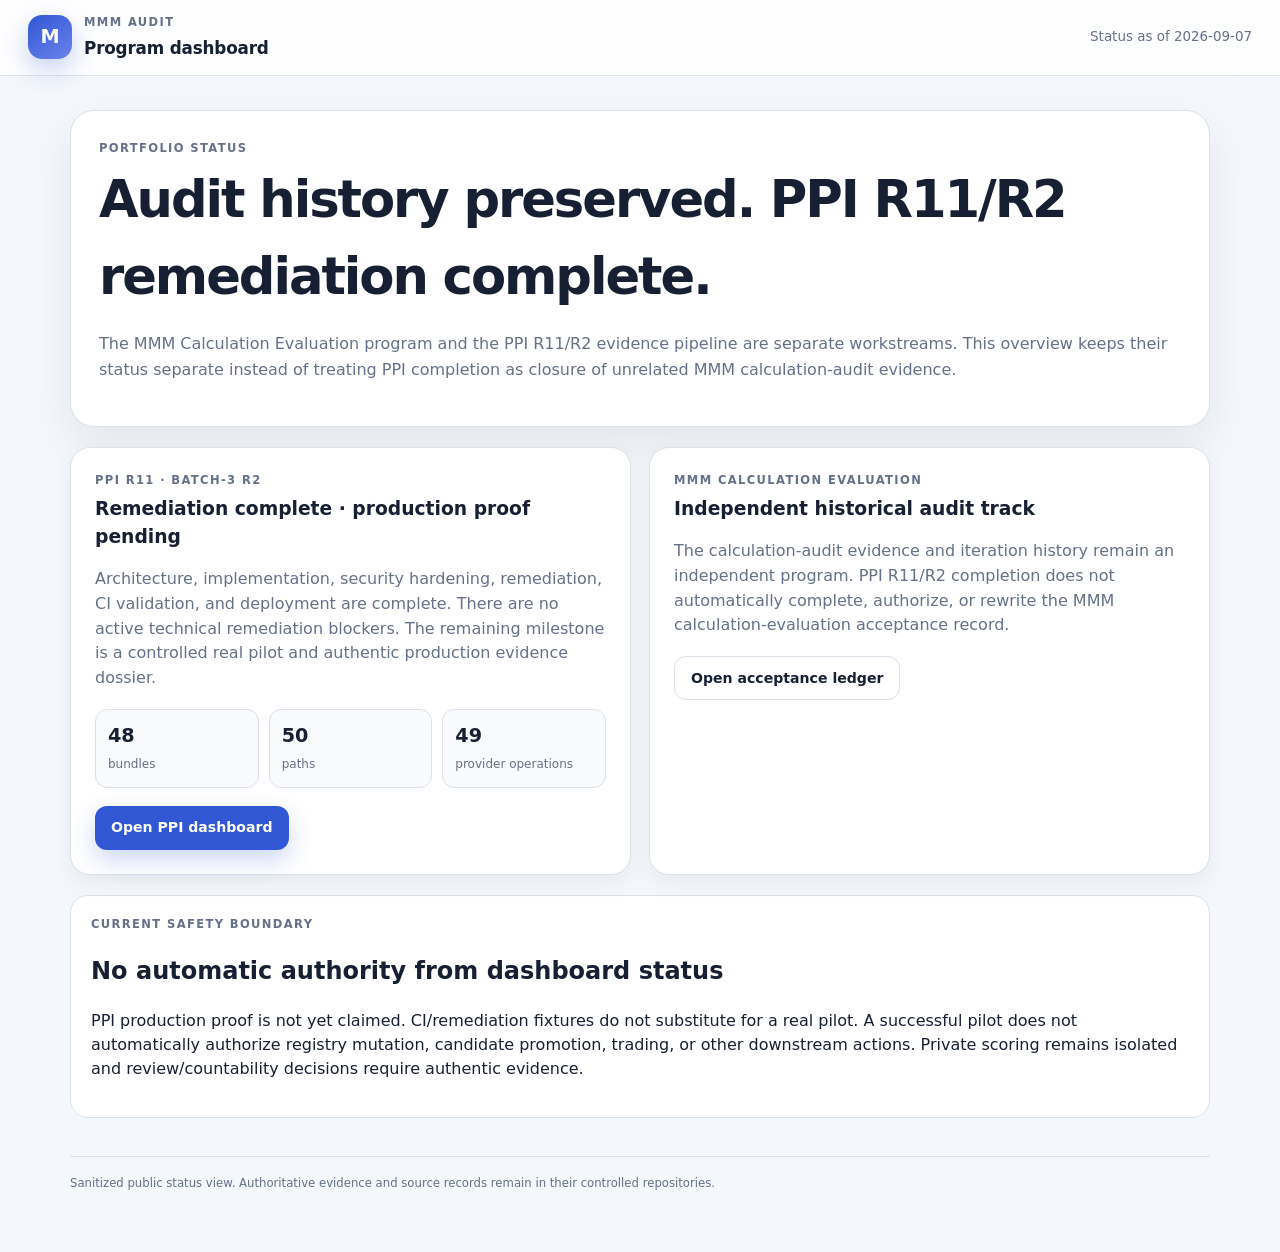
==== commit a6517fad: "Reconcile main audit dashboard with PPI R11/R2 status" ====
--- a/index.html
+++ b/index.html
@@ -3,593 +3,23 @@
 <head>
   <meta charset="utf-8">
   <meta name="viewport" content="width=device-width, initial-scale=1">
-  <meta name="description" content="MMM audit dashboard with stock-level market-intelligence opportunity dossiers.">
-  <title>MMM Calculation Audit Dashboard</title>
+  <meta name="description" content="MMM audit dashboard and PPI R11/R2 production-proof status.">
+  <title>MMM Audit Dashboard</title>
   <link rel="stylesheet" href="styles.css">
   <style>
-    .completion-gates-section {
-      padding: 30px;
-      border: 1px solid color-mix(in srgb, var(--blocked) 32%, var(--border));
-      border-radius: var(--radius-lg);
-      background:
-        radial-gradient(circle at 100% 0%, color-mix(in srgb, var(--blocked) 13%, transparent), transparent 30%),
-        linear-gradient(145deg, var(--surface), var(--surface-strong));
-      box-shadow: var(--shadow);
-    }
-
-    .completion-notice {
-      display: grid;
-      grid-template-columns: minmax(0, 1fr) auto;
-      gap: 18px;
-      align-items: center;
-      margin: 20px 0;
-      padding: 18px;
-      border: 1px solid var(--border);
-      border-radius: 16px;
-      background: var(--surface);
-    }
-
-    .completion-notice strong {
-      display: block;
-      margin-bottom: 5px;
-      font-size: 1rem;
-    }
-
-    .completion-notice p {
-      margin: 0;
-      color: var(--text-muted);
-      font-size: .82rem;
-      line-height: 1.5;
-    }
-
-    .condition-timeline {
-      display: grid;
-      grid-template-columns: repeat(4, minmax(0, 1fr));
-      gap: 12px;
-      margin: 20px 0 24px;
-    }
-
-    .condition-step {
-      position: relative;
-      min-height: 145px;
-      padding: 18px;
-      border: 1px solid var(--border);
-      border-radius: 16px;
-      background: var(--surface);
-    }
-
-    .condition-step::after {
-      content: "→";
-      position: absolute;
-      top: 50%;
-      right: -11px;
-      z-index: 2;
-      transform: translateY(-50%);
-      color: var(--text-muted);
-      font-weight: 900;
-    }
-
-    .condition-step:last-child::after { display: none; }
-
-    .condition-number {
-      display: grid;
-      place-items: center;
-      width: 30px;
-      height: 30px;
-      margin-bottom: 12px;
-      border-radius: 10px;
-      background: var(--primary-soft);
-      color: var(--primary);
-      font-size: .72rem;
-      font-weight: 900;
-    }
-
-    .condition-step h3 {
-      margin: 0;
-      font-size: .9rem;
-    }
-
-    .condition-step p {
-      margin: 8px 0 0;
-      color: var(--text-muted);
-      font-size: .75rem;
-      line-height: 1.45;
-    }
-
-    .completion-card-grid {
-      display: grid;
-      grid-template-columns: repeat(3, minmax(0, 1fr));
-      gap: 16px;
-    }
-
-    .completion-card {
-      display: flex;
-      flex-direction: column;
-      gap: 15px;
-      padding: 20px;
-      border: 1px solid var(--border);
-      border-radius: 18px;
-      background: var(--surface);
-      box-shadow: var(--shadow-soft);
-    }
-
-    .completion-card-header {
-      display: flex;
-      align-items: flex-start;
-      justify-content: space-between;
-      gap: 12px;
-    }
-
-    .completion-card h3 {
-      margin: 0;
-      font-size: 1rem;
-    }
-
-    .completion-card-subtitle {
-      margin: 4px 0 0;
-      color: var(--text-muted);
-      font-size: .74rem;
-    }
-
-    .completion-progress-meta {
-      display: flex;
-      justify-content: space-between;
-      gap: 12px;
-      color: var(--text-muted);
-      font-size: .7rem;
-    }
-
-    .completion-progress-track {
-      height: 9px;
-      overflow: hidden;
-      border-radius: 999px;
-      background: var(--surface-muted);
-    }
-
-    .completion-progress-fill {
-      height: 100%;
-      border-radius: inherit;
-      background: var(--blocked);
-    }
-
-    .completion-condition-list {
-      display: grid;
-      gap: 9px;
-      margin: 0;
-      padding: 0;
-      list-style: none;
-    }
-
-    .completion-condition-list li {
-      display: grid;
-      grid-template-columns: 19px minmax(0, 1fr);
-      gap: 8px;
-      color: var(--text-muted);
-      font-size: .75rem;
-      line-height: 1.4;
-    }
-
-    .completion-condition-list li::before {
-      content: "○";
-      color: var(--blocked);
-      font-weight: 900;
-    }
-
-    .completion-trigger {
-      margin-top: auto;
-      padding: 12px;
-      border-radius: 12px;
-      background: var(--surface-strong);
-      color: var(--text-muted);
-      font-size: .72rem;
-      line-height: 1.45;
-    }
-
-    .completion-trigger strong {
-      display: block;
-      margin-bottom: 4px;
-      color: var(--text);
-    }
-
-    @media (max-width: 1050px) {
-      .condition-timeline { grid-template-columns: repeat(2, minmax(0, 1fr)); }
-      .condition-step:nth-child(2)::after { display: none; }
-      .completion-card-grid { grid-template-columns: 1fr; }
-    }
-
-    @media (max-width: 620px) {
-      .completion-gates-section { padding: 20px; }
-      .completion-notice { grid-template-columns: 1fr; }
-      .condition-timeline { grid-template-columns: 1fr; }
-      .condition-step::after { display: none; }
-    }
+    .shell{max-width:1180px;margin:0 auto;padding:34px 20px 60px}.hero{padding:28px;border:1px solid var(--border);border-radius:var(--radius-lg);background:var(--surface);box-shadow:var(--shadow)}.hero h2{margin:.2rem 0 1rem;font-size:clamp(2rem,4vw,3.4rem);letter-spacing:-.04em}.hero p{color:var(--text-muted);line-height:1.6}.status-grid{display:grid;grid-template-columns:repeat(2,minmax(0,1fr));gap:18px;margin-top:20px}.program{padding:24px;border:1px solid var(--border);border-radius:20px;background:var(--surface);box-shadow:var(--shadow-soft)}.program h3{margin:.3rem 0}.program p{color:var(--text-muted);line-height:1.55}.facts{display:grid;grid-template-columns:repeat(3,minmax(0,1fr));gap:10px;margin:18px 0}.fact{padding:12px;border:1px solid var(--border);border-radius:12px;background:var(--surface-strong)}.fact strong{display:block;font-size:1.2rem}.fact span{color:var(--text-muted);font-size:.75rem}.boundary{margin-top:20px;padding:20px;border:1px solid var(--border);border-radius:18px;background:var(--surface)}.actions{display:flex;gap:10px;flex-wrap:wrap;margin-top:18px}@media(max-width:760px){.status-grid,.facts{grid-template-columns:1fr}}
   </style>
-
-<style id="stock-dossier-style">
-  .stock-dossier-section { padding: 30px; border: 1px solid var(--border); border-radius: var(--radius-lg); background: var(--surface); box-shadow: var(--shadow); }
-  .stock-dossier-heading { display: flex; align-items: flex-start; justify-content: space-between; gap: 24px; margin-bottom: 22px; }
-  .stock-dossier-heading h2 { max-width: 900px; margin: 0; font-size: clamp(1.75rem, 3vw, 2.75rem); line-height: 1.08; letter-spacing: -0.04em; }
-  .stock-dossier-heading p:not(.eyebrow) { max-width: 830px; margin: 12px 0 0; color: var(--text-muted); font-size: .94rem; }
-  .stock-dossier-policy { flex: 0 0 290px; padding: 16px; border: 1px solid var(--border); border-radius: 16px; background: var(--surface); color: var(--text-muted); font-size: .76rem; }
-  .stock-dossier-policy strong { display: block; margin-bottom: 6px; color: var(--text); font-size: .78rem; }
-  .stock-candidate-list { display: grid; gap: 18px; }
-  .stock-candidate-card { padding: 22px; border: 1px solid var(--border); border-radius: 20px; background: var(--surface); box-shadow: var(--shadow-soft); }
-  .stock-candidate-header { display: flex; align-items: flex-start; justify-content: space-between; gap: 18px; padding-bottom: 16px; border-bottom: 1px solid var(--border); }
-  .stock-candidate-title { display: flex; align-items: center; gap: 12px; }
-  .stock-symbol { display: inline-grid; place-items: center; min-width: 64px; min-height: 48px; padding: 8px 12px; border-radius: 14px; background: var(--primary-soft); color: var(--primary); font-size: 1.15rem; font-weight: 900; letter-spacing: .03em; }
-  .stock-candidate-title h3 { margin: 0; font-size: 1.12rem; }
-  .stock-candidate-title p { margin: 4px 0 0; color: var(--text-muted); font-size: .76rem; }
-  .stock-stage { flex: 0 0 auto; padding: 7px 11px; border-radius: 999px; background: var(--surface-muted); color: var(--text-muted); font-size: .7rem; font-weight: 850; letter-spacing: .06em; text-transform: uppercase; }
-  .stock-stage.early { color: var(--complete); background: var(--complete-soft); }
-  .stock-stage.confirmed { color: var(--primary); background: var(--primary-soft); }
-  .stock-stage.mature { color: var(--blocked); background: var(--blocked-soft); }
-  .stock-stage.overcrowded { color: var(--danger); background: var(--danger-soft); }
-  .stock-signal-grid { display: grid; grid-template-columns: repeat(2, minmax(0, 1fr)); gap: 12px; margin-top: 18px; }
-  .stock-signal { min-height: 128px; padding: 16px; border: 1px solid var(--border); border-radius: 15px; background: var(--surface-strong); }
-  .stock-signal strong { display: block; color: var(--text); font-size: .78rem; line-height: 1.35; }
-  .stock-signal p { margin: 9px 0 0; color: var(--text-muted); font-size: .78rem; line-height: 1.5; }
-  .stock-empty { padding: 26px; border: 1px dashed var(--border); border-radius: 18px; background: var(--surface); }
-  .stock-empty h3 { margin: 0; font-size: 1.12rem; }
-  .stock-empty > p { max-width: 850px; margin: 9px 0 0; color: var(--text-muted); font-size: .82rem; }
-  .stock-required-grid { display: grid; grid-template-columns: repeat(2, minmax(0, 1fr)); gap: 10px; margin-top: 18px; }
-  .stock-required-field { display: flex; gap: 10px; align-items: flex-start; padding: 12px; border: 1px solid var(--border); border-radius: 13px; background: var(--surface-strong); color: var(--text-muted); font-size: .75rem; }
-  .stock-required-number { display: grid; place-items: center; flex: 0 0 auto; width: 24px; height: 24px; border-radius: 8px; background: var(--primary-soft); color: var(--primary); font-size: .68rem; font-weight: 900; }
-  .stock-history-grid { display: flex; flex-wrap: wrap; gap: 10px; margin-top: 18px; }
-  .stock-history-card { flex: 1 1 280px; padding: 14px; border: 1px solid var(--border); border-radius: 14px; background: var(--surface); }
-  .stock-history-card strong { display: block; font-size: .82rem; }
-  .stock-history-card span { display: block; margin-top: 5px; color: var(--text-muted); font-size: .72rem; }
-  @media (max-width: 900px) { .stock-dossier-heading { flex-direction: column; } .stock-dossier-policy { flex-basis: auto; width: 100%; } .stock-signal-grid, .stock-required-grid { grid-template-columns: 1fr; } }
-</style>
 </head>
 <body>
-  <a class="skip-link" href="#main-content">Skip to dashboard</a>
-
-  <header class="topbar">
-    <div class="brand">
-      <span class="brand-mark" aria-hidden="true">M</span>
-      <div>
-        <p class="eyebrow">MMM calculation audit</p>
-        <h1>Program dashboard</h1>
-      </div>
-    </div>
-    <div class="topbar-actions">
-      <span id="as-of" class="as-of">Loading status…</span>
-      <button id="theme-toggle" class="icon-button" type="button" aria-label="Toggle color theme" title="Toggle color theme">◐</button>
-    </div>
-  </header>
-
-  <div class="app-shell">
-    <aside class="sidebar" aria-label="Dashboard navigation">
-      <nav>
-        <a href="#overview" class="nav-link active">Overview</a>
-        <a href="#early-warning" class="nav-link">Stock opportunities</a>
-        <a href="#roadmap" class="nav-link">Iteration roadmap</a>
-        <a href="#results" class="nav-link">Verified results</a>
-        <a href="#completion-gates" class="nav-link">Iterations 6–8 gates</a>
-        <a href="#iteration-16" class="nav-link">Iteration 16</a>
-        <a href="#remaining" class="nav-link">Remaining work</a>
-        <a href="#evidence" class="nav-link">Evidence trail</a>
-        <a href="#safety" class="nav-link">Safety boundary</a>
-      </nav>
-      <div class="sidebar-note">
-        <strong>Candidate rule</strong>
-        <p>A stock is displayed only when its required opportunity evidence is available. Missing evidence must remain visible.</p>
-      </div>
-    </aside>
-
-    <main id="main-content" class="dashboard">
-      <section id="overview" class="section hero-section" aria-labelledby="overview-title">
-        <div class="hero-copy">
-          <p class="eyebrow">Current program state</p>
-          <h2 id="overview-title">Audit complete through Iteration 15. Iteration 16 is active.</h2>
-          <p id="current-blocker" class="hero-description">Loading current blocker…</p>
-          <div class="hero-actions">
-            <a class="button primary" href="#early-warning">View stock opportunities</a>
-            <a class="button secondary" href="acceptance.html">Acceptance criteria</a>
-          </div>
-        </div>
-        <div class="progress-card" aria-label="Roadmap position">
-          <div id="progress-ring" class="progress-ring" role="img" aria-label="Highest formally completed iteration"></div>
-          <div class="progress-meta">
-            <span class="status-dot blocked"></span>
-            <span>Current: Iteration 16</span>
-          </div>
-        </div>
-      </section>
-
-      <section class="metric-grid" aria-label="Program summary">
-        <article class="metric-card">
-          <span class="metric-label">Highest formal completion</span>
-          <strong id="metric-highest" class="metric-value">—</strong>
-          <span class="metric-caption">Exit gate and closure evidence</span>
-        </article>
-        <article class="metric-card">
-          <span class="metric-label">Current iteration</span>
-          <strong id="metric-current" class="metric-value">—</strong>
-          <span class="metric-caption">Regression and backtesting</span>
-        </article>
-        <article class="metric-card">
-          <span class="metric-label">Frozen observations</span>
-          <strong id="metric-observations" class="metric-value">—</strong>
-          <span class="metric-caption">Ticker-date cases</span>
-        </article>
-        <article class="metric-card">
-          <span class="metric-label">Candidate comparisons</span>
-          <strong id="metric-comparisons" class="metric-value">—</strong>
-          <span class="metric-caption">Four frozen candidates</span>
-        </article>
-        <article class="metric-card danger-card">
-          <span class="metric-label">Production change</span>
-          <strong id="metric-production" class="metric-value small">Not authorized</strong>
-          <span class="metric-caption">Explicit approval required</span>
-        </article>
-      </section>
-
-      <section id="early-warning" class="section stock-dossier-section" aria-labelledby="stock-dossier-title">
-        <div class="stock-dossier-heading">
-          <div>
-            <p class="eyebrow">Stock-level early-warning dossiers</p>
-            <h2 id="stock-dossier-title">Only the evidence needed to judge whether a stock may be preparing for a major move.</h2>
-            <p>Each candidate is displayed as one stock dossier. Price strength alone is not enough, and no stock is labeled as a future major mover without evidence.</p>
-          </div>
-          <aside id="stock-dossier-policy" class="stock-dossier-policy">
-            <strong>Evidence-first display</strong>
-            Loading candidate policy…
-          </aside>
-        </div>
-        <div id="stock-candidate-list" class="stock-candidate-list" aria-live="polite">
-          <div class="stock-empty">Loading stock opportunities…</div>
-        </div>
-      </section>
-
-      <section class="section chart-grid" aria-label="Program visual summary">
-        <article class="panel">
-          <div class="panel-heading"><div><p class="eyebrow">Portfolio view</p><h3>Iteration states</h3></div><span class="panel-kicker">20 iterations</span></div>
-          <div id="state-chart" class="chart-container" aria-label="Iteration state distribution"></div>
-          <div id="state-legend" class="legend"></div>
-        </article>
-        <article class="panel">
-          <div class="panel-heading"><div><p class="eyebrow">Correction validation</p><h3>Iteration 16 gates</h3></div><span id="gate-score" class="panel-kicker">—</span></div>
-          <div id="gate-chart" class="gate-stack"></div>
-        </article>
-      </section>
-
-      <section id="roadmap" class="section" aria-labelledby="roadmap-title">
-        <div class="section-heading">
-          <div><p class="eyebrow">Iteration 0–19</p><h2 id="roadmap-title">Audit roadmap</h2><p>Search, filter, and inspect the planned work, evidence, completion state, and blockers.</p></div>
-          <div class="roadmap-controls">
-            <label class="search-field"><span class="sr-only">Search iterations</span><input id="iteration-search" type="search" placeholder="Search iterations"></label>
-            <div id="state-filters" class="filter-group" role="group" aria-label="Filter iterations by state"></div>
-          </div>
-        </div>
-        <div id="roadmap-list" class="roadmap-list"></div>
-      </section>
-
-      <section id="results" class="section" aria-labelledby="results-title">
-        <div class="section-heading"><div><p class="eyebrow">Verified evidence</p><h2 id="results-title">What the audit has shown</h2><p>These findings come from frozen replay evidence and the closed Iteration 15 reconciliation.</p></div></div>
-        <div class="results-grid">
-          <article class="panel wide-panel">
-            <div class="panel-heading"><div><p class="eyebrow">Historical replay</p><h3>Global normalization changed nearly every rank</h3></div><span class="panel-kicker">2 runs</span></div>
-            <div id="normalization-chart" class="chart-container tall" aria-label="Historical normalization rank change rates"></div>
-            <div id="normalization-notes" class="result-notes"></div>
-          </article>
-          <article class="panel"><div class="panel-heading"><div><p class="eyebrow">Iteration 15</p><h3>Evidence reconciliation</h3></div></div><div id="evidence-bars" class="bar-list"></div></article>
-          <article class="panel"><div class="panel-heading"><div><p class="eyebrow">Provider policy</p><h3>Qualification impact</h3></div></div><div id="provider-results" class="result-stat-grid"></div></article>
-          <article class="panel"><div class="panel-heading"><div><p class="eyebrow">Control candidate</p><h3>Exact reproduction</h3></div></div><div id="control-results" class="result-stat-grid"></div></article>
-          <article class="panel"><div class="panel-heading"><div><p class="eyebrow">Rationale lineage</p><h3>Complete and fail-closed</h3></div></div><div id="rationale-results" class="result-stat-grid"></div></article>
-        </div>
-      </section>
-
-      <section id="completion-gates" class="section completion-gates-section" aria-labelledby="completion-gates-title">
-        <div class="section-heading">
-          <div>
-            <p class="eyebrow">Iterations 6–8 completion plan</p>
-            <h2 id="completion-gates-title">Completion is condition-based, not calendar-based.</h2>
-            <p>These criteria will close when the frozen historical evidence contracts are satisfied and every reconciliation difference is classified.</p>
-          </div>
-          <span class="status-pill blocked">Waiting for source evidence</span>
-        </div>
-
-        <div class="completion-notice">
-          <div>
-            <strong>No valid fixed completion date exists yet</strong>
-            <p>July 24 applies to Iteration 16 regression evidence. It does not unlock price, technical, or fundamental reproduction. Time passing alone cannot close Iterations 6–8.</p>
-          </div>
-          <span class="status-pill implemented">Next review: every evidence refresh</span>
-        </div>
-
-        <div class="condition-timeline" aria-label="Condition-based completion timeline">
-          <article class="condition-step">
-            <span class="condition-number">01</span>
-            <h3>Acquire evidence</h3>
-            <p>Obtain complete immutable historical inputs and the original MMM-reported values being audited.</p>
-          </article>
-          <article class="condition-step">
-            <span class="condition-number">02</span>
-            <h3>Pass input contracts</h3>
-            <p>Validate timestamps, coverage, provenance, corporate actions, units, periods, and filing availability.</p>
-          </article>
-          <article class="condition-step">
-            <span class="condition-number">03</span>
-            <h3>Run reconciliation</h3>
-            <p>Independently reproduce every metric and classify every difference against the retained MMM output.</p>
-          </article>
-          <article class="condition-step">
-            <span class="condition-number">04</span>
-            <h3>Close exit gates</h3>
-            <p>Publish reconciliation files and passing Iteration 6, 7, and 8 exit manifests; then change status to complete.</p>
-          </article>
-        </div>
-
-        <div class="completion-card-grid">
-          <article class="completion-card">
-            <div class="completion-card-header">
-              <div><p class="eyebrow">Iteration 6</p><h3>Price calculations reproduced</h3><p class="completion-card-subtitle">Current state: partial</p></div>
-              <span class="status-pill blocked">Evidence blocked</span>
-            </div>
-            <div>
-              <div class="completion-progress-meta"><span>Long-history coverage</span><span>43 / 253 sessions</span></div>
-              <div class="completion-progress-track"><div class="completion-progress-fill" style="width:17%"></div></div>
-            </div>
-            <ul class="completion-condition-list">
-              <li>Calculator-compatible timestamped adjusted OHLCV for every audited ticker</li>
-              <li>At least 253 sessions, including 50/200/252-session windows and prior-year close</li>
-              <li>Matching SPY benchmark bars</li>
-              <li>Reviewed corporate-action package</li>
-              <li>Retained MMM-reported price metrics and source timestamps</li>
-              <li>Price-return reconciliation with every difference classified</li>
-            </ul>
-            <div class="completion-trigger"><strong>Completion trigger</strong>Input contract passes, reconciliation has zero unexplained differences, and the Iteration 6 exit manifest passes.</div>
-          </article>
-
-          <article class="completion-card">
-            <div class="completion-card-header">
-              <div><p class="eyebrow">Iteration 7</p><h3>Technical indicators reproduced</h3><p class="completion-card-subtitle">Current state: partial</p></div>
-              <span class="status-pill blocked">Evidence blocked</span>
-            </div>
-            <div>
-              <div class="completion-progress-meta"><span>Minimum long-window coverage</span><span>43 / 200 sessions</span></div>
-              <div class="completion-progress-track"><div class="completion-progress-fill" style="width:21.5%"></div></div>
-            </div>
-            <ul class="completion-condition-list">
-              <li>Timestamped adjusted OHLCV with sufficient 50- and 200-session history</li>
-              <li>Reviewed corporate-action evidence</li>
-              <li>Retained MMM-reported RSI, moving averages, MACD, ATR, volume, and pattern values</li>
-              <li>Original source timestamps and formula versions</li>
-              <li>Indicator and pattern-event reconciliation</li>
-              <li>Zero look-ahead validation failures</li>
-            </ul>
-            <div class="completion-trigger"><strong>Completion trigger</strong>Technical calculations reproduce, pattern timing is look-ahead safe, all differences are classified, and the Iteration 7 exit manifest passes.</div>
-          </article>
-
-          <article class="completion-card">
-            <div class="completion-card-header">
-              <div><p class="eyebrow">Iteration 8</p><h3>Fundamentals reproduced</h3><p class="completion-card-subtitle">Current state: partial</p></div>
-              <span class="status-pill blocked">Evidence missing</span>
-            </div>
-            <div>
-              <div class="completion-progress-meta"><span>Qualifying filing package</span><span>0 available</span></div>
-              <div class="completion-progress-track"><div class="completion-progress-fill" style="width:0%"></div></div>
-            </div>
-            <ul class="completion-condition-list">
-              <li>Frozen filing-period snapshots and filing dates</li>
-              <li>Comparable-period lineage</li>
-              <li>Currency, units, accounting basis, and statement-type metadata</li>
-              <li>Retained MMM-reported fundamental values and source dates</li>
-              <li>Fundamental reconciliation with filing-availability checks</li>
-              <li>Every unit, period, and value difference classified</li>
-            </ul>
-            <div class="completion-trigger"><strong>Completion trigger</strong>Filing and reported-value contracts pass, no availability failures remain, all differences are classified, and the Iteration 8 exit manifest passes.</div>
-          </article>
-        </div>
-      </section>
-
-      <section id="iteration-16" class="section" aria-labelledby="iteration-16-title">
-        <div class="section-heading">
-          <div><p class="eyebrow">Current workstream</p><h2 id="iteration-16-title">Iteration 16 — regression and backtesting</h2><p>Infrastructure and contracts are ready. Real market evidence and final metrics remain blocked by the July 24 window.</p></div>
-          <span class="status-pill blocked">Blocked on evidence window</span>
-        </div>
-        <div class="iteration16-grid">
-          <article class="panel"><h3>Frozen backtest contract</h3><div id="contract-grid" class="contract-grid"></div></article>
-          <article class="panel"><h3>Required measurements</h3><ul id="pending-measurements" class="check-list pending-list"></ul></article>
-        </div>
-      </section>
-
-      <section id="remaining" class="section" aria-labelledby="remaining-title">
-        <div class="section-heading"><div><p class="eyebrow">Forward plan</p><h2 id="remaining-title">What remains</h2><p>The dashboard keeps the remaining work explicit so implementation cannot be mistaken for completion.</p></div></div>
-        <div id="remaining-plan" class="remaining-grid"></div>
-      </section>
-
-      <section id="evidence" class="section" aria-labelledby="evidence-title">
-        <div class="section-heading"><div><p class="eyebrow">Traceability</p><h2 id="evidence-title">Merged milestones</h2><p>Major implementation and closure records that anchor the current audit state.</p></div></div>
-        <div id="milestone-table" class="table-wrap"></div>
-      </section>
-
-      <section id="safety" class="section safety-section" aria-labelledby="safety-title">
-        <div class="section-heading"><div><p class="eyebrow">Non-negotiable controls</p><h2 id="safety-title">Safety boundary</h2><p>No dashboard state can authorize production changes. That decision remains outside the audit tooling and requires explicit approval.</p></div></div>
-        <div id="safety-grid" class="safety-grid"></div>
-      </section>
-
-      <footer class="dashboard-footer">
-        <p>Public snapshot: sanitized static audit summary.</p>
-        <p>Authoritative evidence and source records remain private.</p>
-      </footer>
-    </main>
-  </div>
-
-  <noscript><div class="noscript">This dashboard requires JavaScript to render the audit roadmap and charts.</div></noscript>
-  <script src="app.js" defer></script>
-
-<script id="stock-dossier-script">
-document.addEventListener("DOMContentLoaded", async () => {
-  const host = document.getElementById("stock-candidate-list");
-  const policy = document.getElementById("stock-dossier-policy");
-  if (!host || !policy) return;
-  const make = (tag, className, text) => {
-    const node = document.createElement(tag);
-    if (className) node.className = className;
-    if (text !== undefined) node.textContent = text;
-    return node;
-  };
-  const stageClass = value => {
-    const normalized = String(value || "").trim().toLowerCase();
-    return ["early", "confirmed", "mature", "overcrowded"].includes(normalized) ? normalized : "";
-  };
-  const historyGrid = patterns => {
-    const grid = make("div", "stock-history-grid");
-    patterns.forEach(item => {
-      const card = make("div", "stock-history-card");
-      card.append(make("strong", null, `${item.symbol} · ${item.classification}`), make("span", null, item.note));
-      grid.append(card);
-    });
-    return grid;
-  };
-  const emptyState = intelligence => {
-    const empty = make("div", "stock-empty");
-    empty.append(make("h3", null, "No current stock candidate has a complete evidence dossier."), make("p", null, "The dashboard will not invent a future major mover. A stock appears only after all eight required fields are populated with evidence."));
-    const grid = make("div", "stock-required-grid");
-    intelligence.required_fields.forEach((field, index) => {
-      const row = make("div", "stock-required-field");
-      row.append(make("span", "stock-required-number", String(index + 1).padStart(2, "0")), make("span", null, field.label));
-      grid.append(row);
-    });
-    empty.append(grid);
-    if (intelligence.historical_inspiration?.length) empty.append(historyGrid(intelligence.historical_inspiration));
-    return empty;
-  };
-  const candidateCard = (candidate, intelligence) => {
-    const card = make("article", "stock-candidate-card");
-    const header = make("div", "stock-candidate-header");
-    const title = make("div", "stock-candidate-title");
-    const titleText = make("div");
-    titleText.append(make("h3", null, candidate.company || candidate.symbol || "Unnamed candidate"), make("p", null, candidate.summary || "Evidence-backed stock opportunity dossier"));
-    title.append(make("span", "stock-symbol", candidate.symbol || "—"), titleText);
-    const stage = String(candidate.opportunity_stage || "Unclassified");
-    header.append(title, make("span", `stock-stage ${stageClass(stage)}`.trim(), stage));
-    const grid = make("div", "stock-signal-grid");
-    intelligence.required_fields.forEach(field => {
-      const signal = make("section", "stock-signal");
-      const value = field.id === "opportunity_stage" ? stage : candidate.signals?.[field.id];
-      signal.append(make("strong", null, field.label), make("p", null, value || "Evidence not yet available."));
-      grid.append(signal);
-    });
-    card.append(header, grid);
-    return card;
-  };
-  try {
-    const response = await fetch("dashboard-data.json", { cache: "no-store" });
-    if (!response.ok) throw new Error(`Unable to load opportunity data: ${response.status}`);
-    const data = await response.json();
-    const intelligence = data.market_intelligence;
-    if (!intelligence) throw new Error("Market-intelligence data is missing.");
-    policy.replaceChildren(make("strong", null, "Evidence-first display"), document.createTextNode(intelligence.candidate_policy));
-    const candidates = intelligence.opportunities || [];
-    host.replaceChildren(...(candidates.length ? candidates.map(candidate => candidateCard(candidate, intelligence)) : [emptyState(intelligence)]));
-  } catch (error) {
-    console.error(error);
-    host.replaceChildren(make("div", "stock-empty", "Stock-opportunity data could not be loaded."));
-  }
-});
-</script>
+<header class="topbar"><div class="brand"><span class="brand-mark" aria-hidden="true">M</span><div><p class="eyebrow">MMM audit</p><h1>Program dashboard</h1></div></div><div class="topbar-actions"><span class="as-of">Status as of 2026-09-07</span></div></header>
+<main class="shell">
+<section class="hero"><p class="eyebrow">Portfolio status</p><h2>Audit history preserved. PPI R11/R2 remediation complete.</h2><p>The MMM Calculation Evaluation program and the PPI R11/R2 evidence pipeline are separate workstreams. This overview keeps their status separate instead of treating PPI completion as closure of unrelated MMM calculation-audit evidence.</p></section>
+<section class="status-grid">
+<article class="program"><p class="eyebrow">PPI R11 · Batch-3 R2</p><h3>Remediation complete · production proof pending</h3><p>Architecture, implementation, security hardening, remediation, CI validation, and deployment are complete. There are no active technical remediation blockers. The remaining milestone is a controlled real pilot and authentic production evidence dossier.</p><div class="facts"><div class="fact"><strong>48</strong><span>bundles</span></div><div class="fact"><strong>50</strong><span>paths</span></div><div class="fact"><strong>49</strong><span>provider operations</span></div></div><div class="actions"><a class="button primary" href="ppi.html">Open PPI dashboard</a></div></article>
+<article class="program"><p class="eyebrow">MMM Calculation Evaluation</p><h3>Independent historical audit track</h3><p>The calculation-audit evidence and iteration history remain an independent program. PPI R11/R2 completion does not automatically complete, authorize, or rewrite the MMM calculation-evaluation acceptance record.</p><div class="actions"><a class="button secondary" href="acceptance.html">Open acceptance ledger</a></div></article>
+</section>
+<section class="boundary"><p class="eyebrow">Current safety boundary</p><h2>No automatic authority from dashboard status</h2><p>PPI production proof is not yet claimed. CI/remediation fixtures do not substitute for a real pilot. A successful pilot does not automatically authorize registry mutation, candidate promotion, trading, or other downstream actions. Private scoring remains isolated and review/countability decisions require authentic evidence.</p></section>
+<footer class="dashboard-footer"><p>Sanitized public status view. Authoritative evidence and source records remain in their controlled repositories.</p></footer>
+</main>
 </body>
 </html>
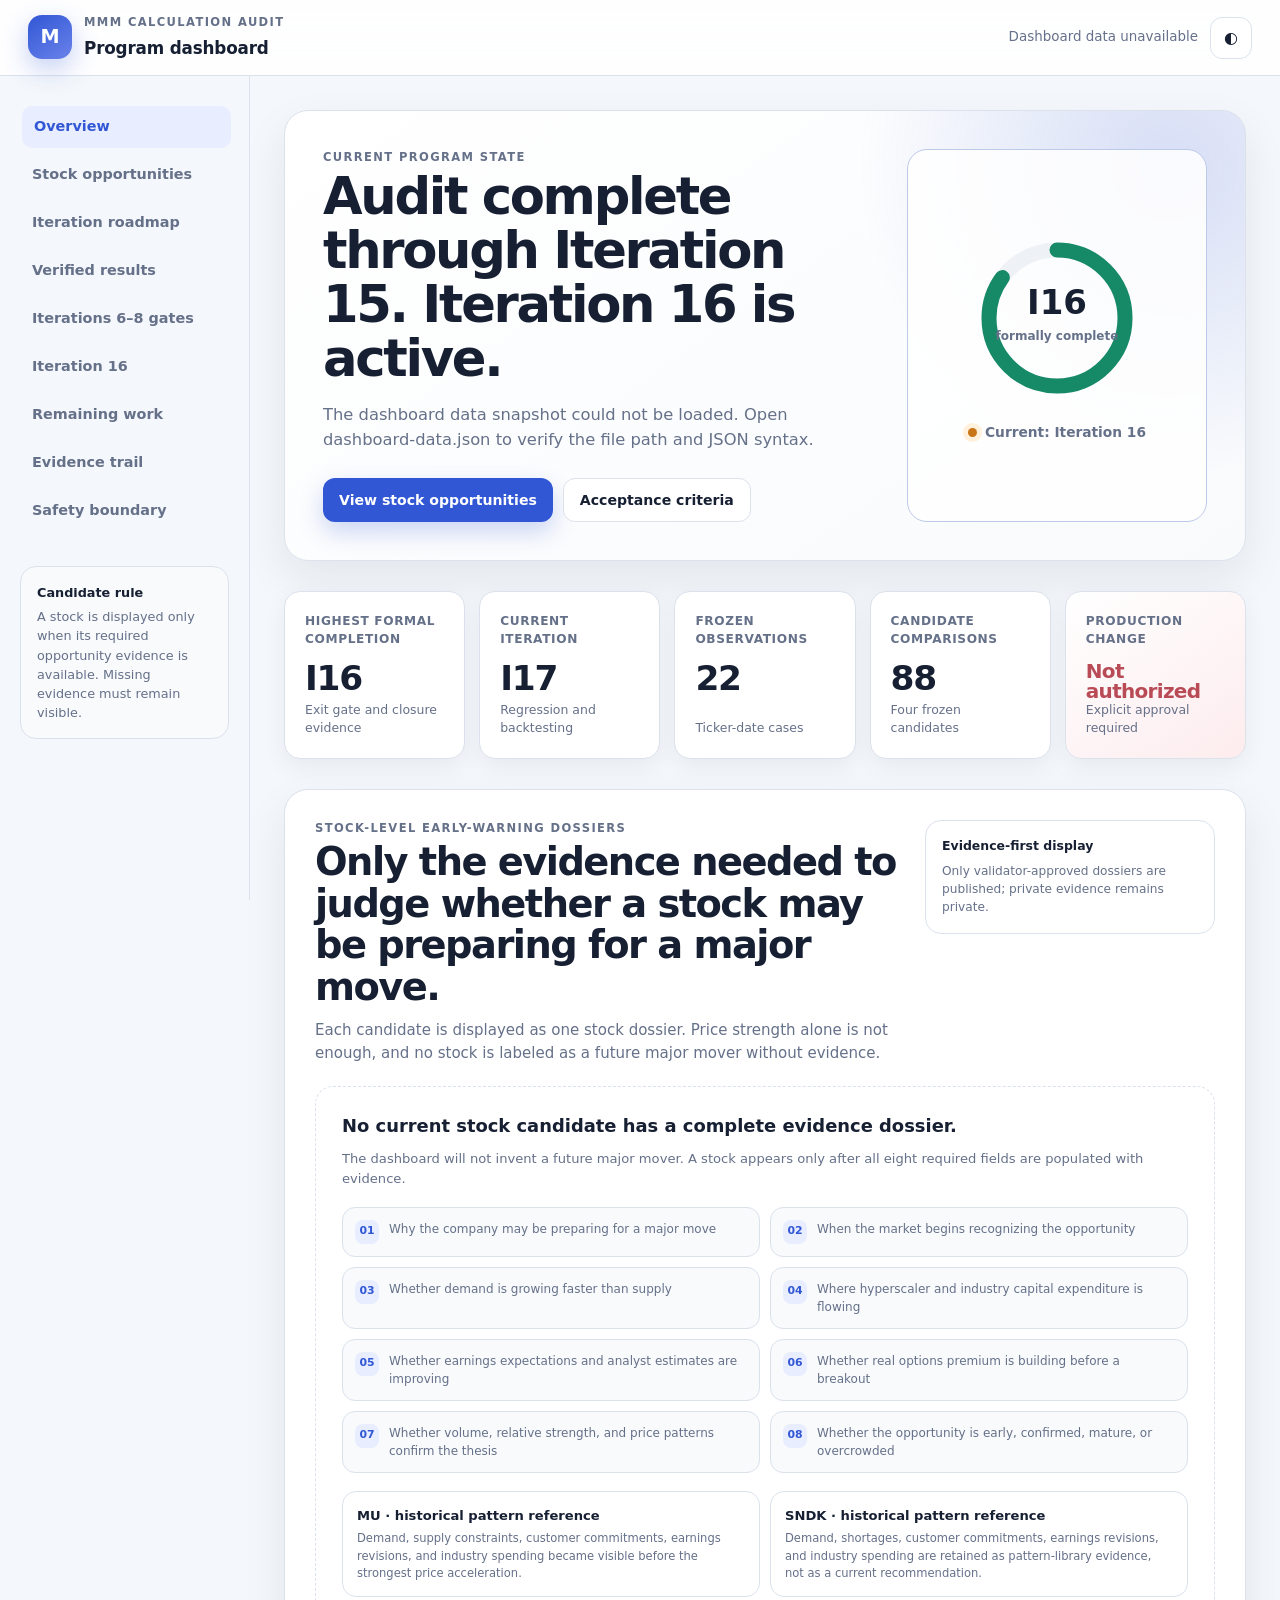
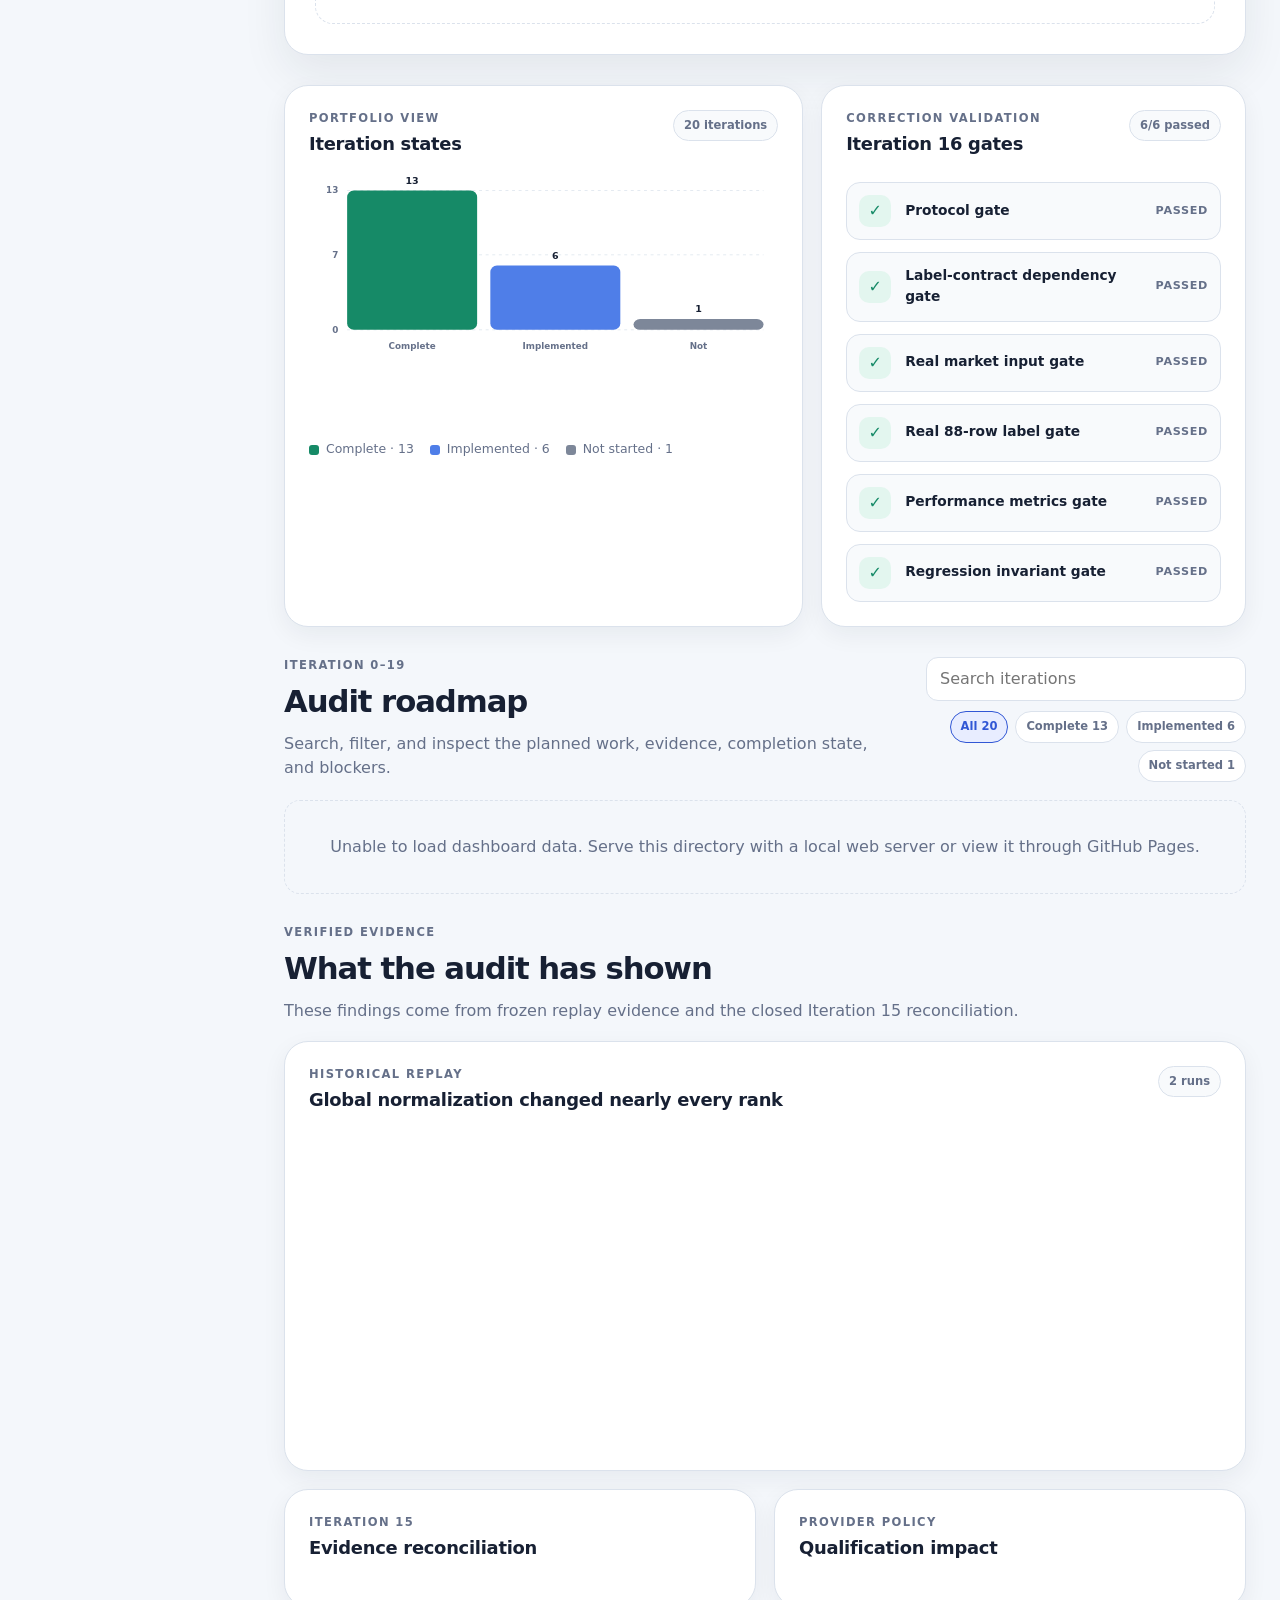
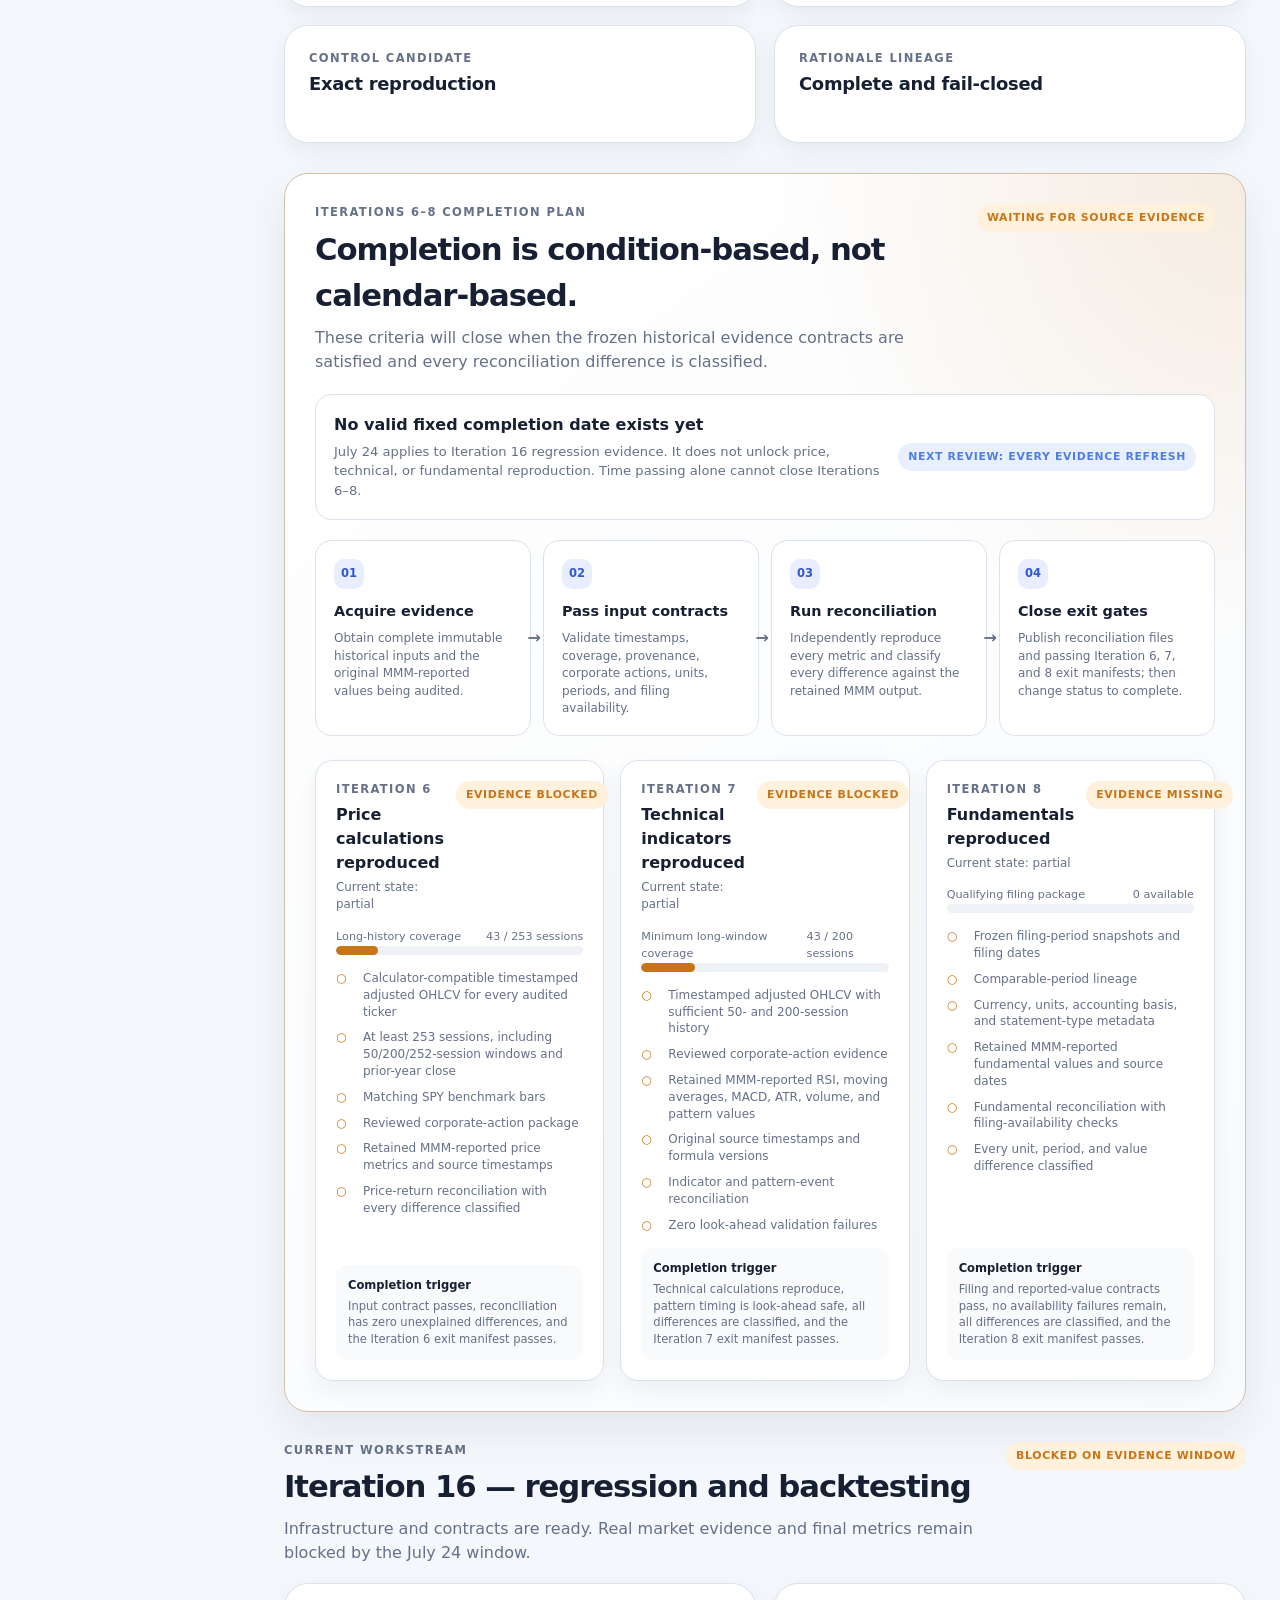
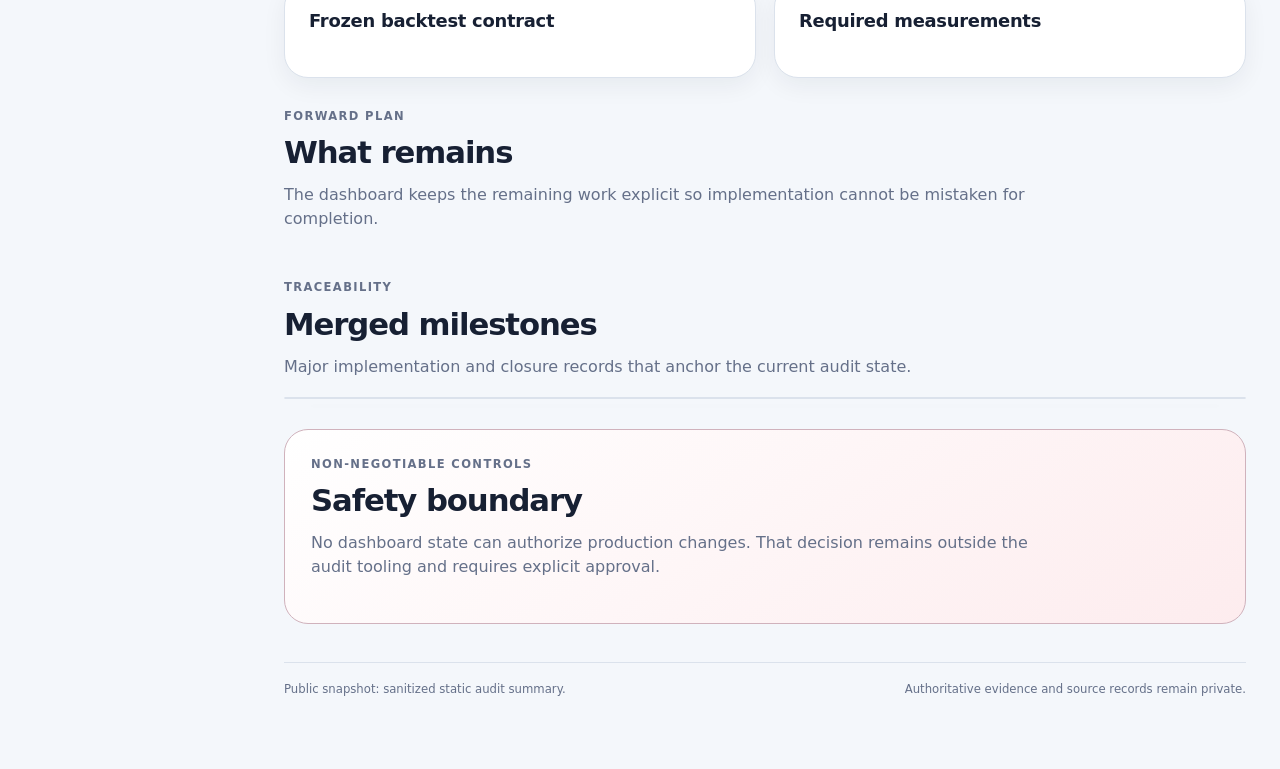
==== commit 29e29aa6: "Publish automated stock opportunity dashboard from ecebc1a982d8063dc25b50a8f718098e4f00b9cc" ====
--- a/index.html
+++ b/index.html
@@ -3,23 +3,593 @@
 <head>
   <meta charset="utf-8">
   <meta name="viewport" content="width=device-width, initial-scale=1">
-  <meta name="description" content="MMM audit dashboard and PPI R11/R2 production-proof status.">
-  <title>MMM Audit Dashboard</title>
+  <meta name="description" content="MMM audit dashboard with stock-level market-intelligence opportunity dossiers.">
+  <title>MMM Calculation Audit Dashboard</title>
   <link rel="stylesheet" href="styles.css">
   <style>
-    .shell{max-width:1180px;margin:0 auto;padding:34px 20px 60px}.hero{padding:28px;border:1px solid var(--border);border-radius:var(--radius-lg);background:var(--surface);box-shadow:var(--shadow)}.hero h2{margin:.2rem 0 1rem;font-size:clamp(2rem,4vw,3.4rem);letter-spacing:-.04em}.hero p{color:var(--text-muted);line-height:1.6}.status-grid{display:grid;grid-template-columns:repeat(2,minmax(0,1fr));gap:18px;margin-top:20px}.program{padding:24px;border:1px solid var(--border);border-radius:20px;background:var(--surface);box-shadow:var(--shadow-soft)}.program h3{margin:.3rem 0}.program p{color:var(--text-muted);line-height:1.55}.facts{display:grid;grid-template-columns:repeat(3,minmax(0,1fr));gap:10px;margin:18px 0}.fact{padding:12px;border:1px solid var(--border);border-radius:12px;background:var(--surface-strong)}.fact strong{display:block;font-size:1.2rem}.fact span{color:var(--text-muted);font-size:.75rem}.boundary{margin-top:20px;padding:20px;border:1px solid var(--border);border-radius:18px;background:var(--surface)}.actions{display:flex;gap:10px;flex-wrap:wrap;margin-top:18px}@media(max-width:760px){.status-grid,.facts{grid-template-columns:1fr}}
+    .completion-gates-section {
+      padding: 30px;
+      border: 1px solid color-mix(in srgb, var(--blocked) 32%, var(--border));
+      border-radius: var(--radius-lg);
+      background:
+        radial-gradient(circle at 100% 0%, color-mix(in srgb, var(--blocked) 13%, transparent), transparent 30%),
+        linear-gradient(145deg, var(--surface), var(--surface-strong));
+      box-shadow: var(--shadow);
+    }
+
+    .completion-notice {
+      display: grid;
+      grid-template-columns: minmax(0, 1fr) auto;
+      gap: 18px;
+      align-items: center;
+      margin: 20px 0;
+      padding: 18px;
+      border: 1px solid var(--border);
+      border-radius: 16px;
+      background: var(--surface);
+    }
+
+    .completion-notice strong {
+      display: block;
+      margin-bottom: 5px;
+      font-size: 1rem;
+    }
+
+    .completion-notice p {
+      margin: 0;
+      color: var(--text-muted);
+      font-size: .82rem;
+      line-height: 1.5;
+    }
+
+    .condition-timeline {
+      display: grid;
+      grid-template-columns: repeat(4, minmax(0, 1fr));
+      gap: 12px;
+      margin: 20px 0 24px;
+    }
+
+    .condition-step {
+      position: relative;
+      min-height: 145px;
+      padding: 18px;
+      border: 1px solid var(--border);
+      border-radius: 16px;
+      background: var(--surface);
+    }
+
+    .condition-step::after {
+      content: "→";
+      position: absolute;
+      top: 50%;
+      right: -11px;
+      z-index: 2;
+      transform: translateY(-50%);
+      color: var(--text-muted);
+      font-weight: 900;
+    }
+
+    .condition-step:last-child::after { display: none; }
+
+    .condition-number {
+      display: grid;
+      place-items: center;
+      width: 30px;
+      height: 30px;
+      margin-bottom: 12px;
+      border-radius: 10px;
+      background: var(--primary-soft);
+      color: var(--primary);
+      font-size: .72rem;
+      font-weight: 900;
+    }
+
+    .condition-step h3 {
+      margin: 0;
+      font-size: .9rem;
+    }
+
+    .condition-step p {
+      margin: 8px 0 0;
+      color: var(--text-muted);
+      font-size: .75rem;
+      line-height: 1.45;
+    }
+
+    .completion-card-grid {
+      display: grid;
+      grid-template-columns: repeat(3, minmax(0, 1fr));
+      gap: 16px;
+    }
+
+    .completion-card {
+      display: flex;
+      flex-direction: column;
+      gap: 15px;
+      padding: 20px;
+      border: 1px solid var(--border);
+      border-radius: 18px;
+      background: var(--surface);
+      box-shadow: var(--shadow-soft);
+    }
+
+    .completion-card-header {
+      display: flex;
+      align-items: flex-start;
+      justify-content: space-between;
+      gap: 12px;
+    }
+
+    .completion-card h3 {
+      margin: 0;
+      font-size: 1rem;
+    }
+
+    .completion-card-subtitle {
+      margin: 4px 0 0;
+      color: var(--text-muted);
+      font-size: .74rem;
+    }
+
+    .completion-progress-meta {
+      display: flex;
+      justify-content: space-between;
+      gap: 12px;
+      color: var(--text-muted);
+      font-size: .7rem;
+    }
+
+    .completion-progress-track {
+      height: 9px;
+      overflow: hidden;
+      border-radius: 999px;
+      background: var(--surface-muted);
+    }
+
+    .completion-progress-fill {
+      height: 100%;
+      border-radius: inherit;
+      background: var(--blocked);
+    }
+
+    .completion-condition-list {
+      display: grid;
+      gap: 9px;
+      margin: 0;
+      padding: 0;
+      list-style: none;
+    }
+
+    .completion-condition-list li {
+      display: grid;
+      grid-template-columns: 19px minmax(0, 1fr);
+      gap: 8px;
+      color: var(--text-muted);
+      font-size: .75rem;
+      line-height: 1.4;
+    }
+
+    .completion-condition-list li::before {
+      content: "○";
+      color: var(--blocked);
+      font-weight: 900;
+    }
+
+    .completion-trigger {
+      margin-top: auto;
+      padding: 12px;
+      border-radius: 12px;
+      background: var(--surface-strong);
+      color: var(--text-muted);
+      font-size: .72rem;
+      line-height: 1.45;
+    }
+
+    .completion-trigger strong {
+      display: block;
+      margin-bottom: 4px;
+      color: var(--text);
+    }
+
+    @media (max-width: 1050px) {
+      .condition-timeline { grid-template-columns: repeat(2, minmax(0, 1fr)); }
+      .condition-step:nth-child(2)::after { display: none; }
+      .completion-card-grid { grid-template-columns: 1fr; }
+    }
+
+    @media (max-width: 620px) {
+      .completion-gates-section { padding: 20px; }
+      .completion-notice { grid-template-columns: 1fr; }
+      .condition-timeline { grid-template-columns: 1fr; }
+      .condition-step::after { display: none; }
+    }
   </style>
+
+<style id="stock-dossier-style">
+  .stock-dossier-section { padding: 30px; border: 1px solid var(--border); border-radius: var(--radius-lg); background: var(--surface); box-shadow: var(--shadow); }
+  .stock-dossier-heading { display: flex; align-items: flex-start; justify-content: space-between; gap: 24px; margin-bottom: 22px; }
+  .stock-dossier-heading h2 { max-width: 900px; margin: 0; font-size: clamp(1.75rem, 3vw, 2.75rem); line-height: 1.08; letter-spacing: -0.04em; }
+  .stock-dossier-heading p:not(.eyebrow) { max-width: 830px; margin: 12px 0 0; color: var(--text-muted); font-size: .94rem; }
+  .stock-dossier-policy { flex: 0 0 290px; padding: 16px; border: 1px solid var(--border); border-radius: 16px; background: var(--surface); color: var(--text-muted); font-size: .76rem; }
+  .stock-dossier-policy strong { display: block; margin-bottom: 6px; color: var(--text); font-size: .78rem; }
+  .stock-candidate-list { display: grid; gap: 18px; }
+  .stock-candidate-card { padding: 22px; border: 1px solid var(--border); border-radius: 20px; background: var(--surface); box-shadow: var(--shadow-soft); }
+  .stock-candidate-header { display: flex; align-items: flex-start; justify-content: space-between; gap: 18px; padding-bottom: 16px; border-bottom: 1px solid var(--border); }
+  .stock-candidate-title { display: flex; align-items: center; gap: 12px; }
+  .stock-symbol { display: inline-grid; place-items: center; min-width: 64px; min-height: 48px; padding: 8px 12px; border-radius: 14px; background: var(--primary-soft); color: var(--primary); font-size: 1.15rem; font-weight: 900; letter-spacing: .03em; }
+  .stock-candidate-title h3 { margin: 0; font-size: 1.12rem; }
+  .stock-candidate-title p { margin: 4px 0 0; color: var(--text-muted); font-size: .76rem; }
+  .stock-stage { flex: 0 0 auto; padding: 7px 11px; border-radius: 999px; background: var(--surface-muted); color: var(--text-muted); font-size: .7rem; font-weight: 850; letter-spacing: .06em; text-transform: uppercase; }
+  .stock-stage.early { color: var(--complete); background: var(--complete-soft); }
+  .stock-stage.confirmed { color: var(--primary); background: var(--primary-soft); }
+  .stock-stage.mature { color: var(--blocked); background: var(--blocked-soft); }
+  .stock-stage.overcrowded { color: var(--danger); background: var(--danger-soft); }
+  .stock-signal-grid { display: grid; grid-template-columns: repeat(2, minmax(0, 1fr)); gap: 12px; margin-top: 18px; }
+  .stock-signal { min-height: 128px; padding: 16px; border: 1px solid var(--border); border-radius: 15px; background: var(--surface-strong); }
+  .stock-signal strong { display: block; color: var(--text); font-size: .78rem; line-height: 1.35; }
+  .stock-signal p { margin: 9px 0 0; color: var(--text-muted); font-size: .78rem; line-height: 1.5; }
+  .stock-empty { padding: 26px; border: 1px dashed var(--border); border-radius: 18px; background: var(--surface); }
+  .stock-empty h3 { margin: 0; font-size: 1.12rem; }
+  .stock-empty > p { max-width: 850px; margin: 9px 0 0; color: var(--text-muted); font-size: .82rem; }
+  .stock-required-grid { display: grid; grid-template-columns: repeat(2, minmax(0, 1fr)); gap: 10px; margin-top: 18px; }
+  .stock-required-field { display: flex; gap: 10px; align-items: flex-start; padding: 12px; border: 1px solid var(--border); border-radius: 13px; background: var(--surface-strong); color: var(--text-muted); font-size: .75rem; }
+  .stock-required-number { display: grid; place-items: center; flex: 0 0 auto; width: 24px; height: 24px; border-radius: 8px; background: var(--primary-soft); color: var(--primary); font-size: .68rem; font-weight: 900; }
+  .stock-history-grid { display: flex; flex-wrap: wrap; gap: 10px; margin-top: 18px; }
+  .stock-history-card { flex: 1 1 280px; padding: 14px; border: 1px solid var(--border); border-radius: 14px; background: var(--surface); }
+  .stock-history-card strong { display: block; font-size: .82rem; }
+  .stock-history-card span { display: block; margin-top: 5px; color: var(--text-muted); font-size: .72rem; }
+  @media (max-width: 900px) { .stock-dossier-heading { flex-direction: column; } .stock-dossier-policy { flex-basis: auto; width: 100%; } .stock-signal-grid, .stock-required-grid { grid-template-columns: 1fr; } }
+</style>
 </head>
 <body>
-<header class="topbar"><div class="brand"><span class="brand-mark" aria-hidden="true">M</span><div><p class="eyebrow">MMM audit</p><h1>Program dashboard</h1></div></div><div class="topbar-actions"><span class="as-of">Status as of 2026-09-07</span></div></header>
-<main class="shell">
-<section class="hero"><p class="eyebrow">Portfolio status</p><h2>Audit history preserved. PPI R11/R2 remediation complete.</h2><p>The MMM Calculation Evaluation program and the PPI R11/R2 evidence pipeline are separate workstreams. This overview keeps their status separate instead of treating PPI completion as closure of unrelated MMM calculation-audit evidence.</p></section>
-<section class="status-grid">
-<article class="program"><p class="eyebrow">PPI R11 · Batch-3 R2</p><h3>Remediation complete · production proof pending</h3><p>Architecture, implementation, security hardening, remediation, CI validation, and deployment are complete. There are no active technical remediation blockers. The remaining milestone is a controlled real pilot and authentic production evidence dossier.</p><div class="facts"><div class="fact"><strong>48</strong><span>bundles</span></div><div class="fact"><strong>50</strong><span>paths</span></div><div class="fact"><strong>49</strong><span>provider operations</span></div></div><div class="actions"><a class="button primary" href="ppi.html">Open PPI dashboard</a></div></article>
-<article class="program"><p class="eyebrow">MMM Calculation Evaluation</p><h3>Independent historical audit track</h3><p>The calculation-audit evidence and iteration history remain an independent program. PPI R11/R2 completion does not automatically complete, authorize, or rewrite the MMM calculation-evaluation acceptance record.</p><div class="actions"><a class="button secondary" href="acceptance.html">Open acceptance ledger</a></div></article>
-</section>
-<section class="boundary"><p class="eyebrow">Current safety boundary</p><h2>No automatic authority from dashboard status</h2><p>PPI production proof is not yet claimed. CI/remediation fixtures do not substitute for a real pilot. A successful pilot does not automatically authorize registry mutation, candidate promotion, trading, or other downstream actions. Private scoring remains isolated and review/countability decisions require authentic evidence.</p></section>
-<footer class="dashboard-footer"><p>Sanitized public status view. Authoritative evidence and source records remain in their controlled repositories.</p></footer>
-</main>
+  <a class="skip-link" href="#main-content">Skip to dashboard</a>
+
+  <header class="topbar">
+    <div class="brand">
+      <span class="brand-mark" aria-hidden="true">M</span>
+      <div>
+        <p class="eyebrow">MMM calculation audit</p>
+        <h1>Program dashboard</h1>
+      </div>
+    </div>
+    <div class="topbar-actions">
+      <span id="as-of" class="as-of">Loading status…</span>
+      <button id="theme-toggle" class="icon-button" type="button" aria-label="Toggle color theme" title="Toggle color theme">◐</button>
+    </div>
+  </header>
+
+  <div class="app-shell">
+    <aside class="sidebar" aria-label="Dashboard navigation">
+      <nav>
+        <a href="#overview" class="nav-link active">Overview</a>
+        <a href="#early-warning" class="nav-link">Stock opportunities</a>
+        <a href="#roadmap" class="nav-link">Iteration roadmap</a>
+        <a href="#results" class="nav-link">Verified results</a>
+        <a href="#completion-gates" class="nav-link">Iterations 6–8 gates</a>
+        <a href="#iteration-16" class="nav-link">Iteration 16</a>
+        <a href="#remaining" class="nav-link">Remaining work</a>
+        <a href="#evidence" class="nav-link">Evidence trail</a>
+        <a href="#safety" class="nav-link">Safety boundary</a>
+      </nav>
+      <div class="sidebar-note">
+        <strong>Candidate rule</strong>
+        <p>A stock is displayed only when its required opportunity evidence is available. Missing evidence must remain visible.</p>
+      </div>
+    </aside>
+
+    <main id="main-content" class="dashboard">
+      <section id="overview" class="section hero-section" aria-labelledby="overview-title">
+        <div class="hero-copy">
+          <p class="eyebrow">Current program state</p>
+          <h2 id="overview-title">Audit complete through Iteration 15. Iteration 16 is active.</h2>
+          <p id="current-blocker" class="hero-description">Loading current blocker…</p>
+          <div class="hero-actions">
+            <a class="button primary" href="#early-warning">View stock opportunities</a>
+            <a class="button secondary" href="acceptance.html">Acceptance criteria</a>
+          </div>
+        </div>
+        <div class="progress-card" aria-label="Roadmap position">
+          <div id="progress-ring" class="progress-ring" role="img" aria-label="Highest formally completed iteration"></div>
+          <div class="progress-meta">
+            <span class="status-dot blocked"></span>
+            <span>Current: Iteration 16</span>
+          </div>
+        </div>
+      </section>
+
+      <section class="metric-grid" aria-label="Program summary">
+        <article class="metric-card">
+          <span class="metric-label">Highest formal completion</span>
+          <strong id="metric-highest" class="metric-value">—</strong>
+          <span class="metric-caption">Exit gate and closure evidence</span>
+        </article>
+        <article class="metric-card">
+          <span class="metric-label">Current iteration</span>
+          <strong id="metric-current" class="metric-value">—</strong>
+          <span class="metric-caption">Regression and backtesting</span>
+        </article>
+        <article class="metric-card">
+          <span class="metric-label">Frozen observations</span>
+          <strong id="metric-observations" class="metric-value">—</strong>
+          <span class="metric-caption">Ticker-date cases</span>
+        </article>
+        <article class="metric-card">
+          <span class="metric-label">Candidate comparisons</span>
+          <strong id="metric-comparisons" class="metric-value">—</strong>
+          <span class="metric-caption">Four frozen candidates</span>
+        </article>
+        <article class="metric-card danger-card">
+          <span class="metric-label">Production change</span>
+          <strong id="metric-production" class="metric-value small">Not authorized</strong>
+          <span class="metric-caption">Explicit approval required</span>
+        </article>
+      </section>
+
+      <section id="early-warning" class="section stock-dossier-section" aria-labelledby="stock-dossier-title">
+        <div class="stock-dossier-heading">
+          <div>
+            <p class="eyebrow">Stock-level early-warning dossiers</p>
+            <h2 id="stock-dossier-title">Only the evidence needed to judge whether a stock may be preparing for a major move.</h2>
+            <p>Each candidate is displayed as one stock dossier. Price strength alone is not enough, and no stock is labeled as a future major mover without evidence.</p>
+          </div>
+          <aside id="stock-dossier-policy" class="stock-dossier-policy">
+            <strong>Evidence-first display</strong>
+            Loading candidate policy…
+          </aside>
+        </div>
+        <div id="stock-candidate-list" class="stock-candidate-list" aria-live="polite">
+          <div class="stock-empty">Loading stock opportunities…</div>
+        </div>
+      </section>
+
+      <section class="section chart-grid" aria-label="Program visual summary">
+        <article class="panel">
+          <div class="panel-heading"><div><p class="eyebrow">Portfolio view</p><h3>Iteration states</h3></div><span class="panel-kicker">20 iterations</span></div>
+          <div id="state-chart" class="chart-container" aria-label="Iteration state distribution"></div>
+          <div id="state-legend" class="legend"></div>
+        </article>
+        <article class="panel">
+          <div class="panel-heading"><div><p class="eyebrow">Correction validation</p><h3>Iteration 16 gates</h3></div><span id="gate-score" class="panel-kicker">—</span></div>
+          <div id="gate-chart" class="gate-stack"></div>
+        </article>
+      </section>
+
+      <section id="roadmap" class="section" aria-labelledby="roadmap-title">
+        <div class="section-heading">
+          <div><p class="eyebrow">Iteration 0–19</p><h2 id="roadmap-title">Audit roadmap</h2><p>Search, filter, and inspect the planned work, evidence, completion state, and blockers.</p></div>
+          <div class="roadmap-controls">
+            <label class="search-field"><span class="sr-only">Search iterations</span><input id="iteration-search" type="search" placeholder="Search iterations"></label>
+            <div id="state-filters" class="filter-group" role="group" aria-label="Filter iterations by state"></div>
+          </div>
+        </div>
+        <div id="roadmap-list" class="roadmap-list"></div>
+      </section>
+
+      <section id="results" class="section" aria-labelledby="results-title">
+        <div class="section-heading"><div><p class="eyebrow">Verified evidence</p><h2 id="results-title">What the audit has shown</h2><p>These findings come from frozen replay evidence and the closed Iteration 15 reconciliation.</p></div></div>
+        <div class="results-grid">
+          <article class="panel wide-panel">
+            <div class="panel-heading"><div><p class="eyebrow">Historical replay</p><h3>Global normalization changed nearly every rank</h3></div><span class="panel-kicker">2 runs</span></div>
+            <div id="normalization-chart" class="chart-container tall" aria-label="Historical normalization rank change rates"></div>
+            <div id="normalization-notes" class="result-notes"></div>
+          </article>
+          <article class="panel"><div class="panel-heading"><div><p class="eyebrow">Iteration 15</p><h3>Evidence reconciliation</h3></div></div><div id="evidence-bars" class="bar-list"></div></article>
+          <article class="panel"><div class="panel-heading"><div><p class="eyebrow">Provider policy</p><h3>Qualification impact</h3></div></div><div id="provider-results" class="result-stat-grid"></div></article>
+          <article class="panel"><div class="panel-heading"><div><p class="eyebrow">Control candidate</p><h3>Exact reproduction</h3></div></div><div id="control-results" class="result-stat-grid"></div></article>
+          <article class="panel"><div class="panel-heading"><div><p class="eyebrow">Rationale lineage</p><h3>Complete and fail-closed</h3></div></div><div id="rationale-results" class="result-stat-grid"></div></article>
+        </div>
+      </section>
+
+      <section id="completion-gates" class="section completion-gates-section" aria-labelledby="completion-gates-title">
+        <div class="section-heading">
+          <div>
+            <p class="eyebrow">Iterations 6–8 completion plan</p>
+            <h2 id="completion-gates-title">Completion is condition-based, not calendar-based.</h2>
+            <p>These criteria will close when the frozen historical evidence contracts are satisfied and every reconciliation difference is classified.</p>
+          </div>
+          <span class="status-pill blocked">Waiting for source evidence</span>
+        </div>
+
+        <div class="completion-notice">
+          <div>
+            <strong>No valid fixed completion date exists yet</strong>
+            <p>July 24 applies to Iteration 16 regression evidence. It does not unlock price, technical, or fundamental reproduction. Time passing alone cannot close Iterations 6–8.</p>
+          </div>
+          <span class="status-pill implemented">Next review: every evidence refresh</span>
+        </div>
+
+        <div class="condition-timeline" aria-label="Condition-based completion timeline">
+          <article class="condition-step">
+            <span class="condition-number">01</span>
+            <h3>Acquire evidence</h3>
+            <p>Obtain complete immutable historical inputs and the original MMM-reported values being audited.</p>
+          </article>
+          <article class="condition-step">
+            <span class="condition-number">02</span>
+            <h3>Pass input contracts</h3>
+            <p>Validate timestamps, coverage, provenance, corporate actions, units, periods, and filing availability.</p>
+          </article>
+          <article class="condition-step">
+            <span class="condition-number">03</span>
+            <h3>Run reconciliation</h3>
+            <p>Independently reproduce every metric and classify every difference against the retained MMM output.</p>
+          </article>
+          <article class="condition-step">
+            <span class="condition-number">04</span>
+            <h3>Close exit gates</h3>
+            <p>Publish reconciliation files and passing Iteration 6, 7, and 8 exit manifests; then change status to complete.</p>
+          </article>
+        </div>
+
+        <div class="completion-card-grid">
+          <article class="completion-card">
+            <div class="completion-card-header">
+              <div><p class="eyebrow">Iteration 6</p><h3>Price calculations reproduced</h3><p class="completion-card-subtitle">Current state: partial</p></div>
+              <span class="status-pill blocked">Evidence blocked</span>
+            </div>
+            <div>
+              <div class="completion-progress-meta"><span>Long-history coverage</span><span>43 / 253 sessions</span></div>
+              <div class="completion-progress-track"><div class="completion-progress-fill" style="width:17%"></div></div>
+            </div>
+            <ul class="completion-condition-list">
+              <li>Calculator-compatible timestamped adjusted OHLCV for every audited ticker</li>
+              <li>At least 253 sessions, including 50/200/252-session windows and prior-year close</li>
+              <li>Matching SPY benchmark bars</li>
+              <li>Reviewed corporate-action package</li>
+              <li>Retained MMM-reported price metrics and source timestamps</li>
+              <li>Price-return reconciliation with every difference classified</li>
+            </ul>
+            <div class="completion-trigger"><strong>Completion trigger</strong>Input contract passes, reconciliation has zero unexplained differences, and the Iteration 6 exit manifest passes.</div>
+          </article>
+
+          <article class="completion-card">
+            <div class="completion-card-header">
+              <div><p class="eyebrow">Iteration 7</p><h3>Technical indicators reproduced</h3><p class="completion-card-subtitle">Current state: partial</p></div>
+              <span class="status-pill blocked">Evidence blocked</span>
+            </div>
+            <div>
+              <div class="completion-progress-meta"><span>Minimum long-window coverage</span><span>43 / 200 sessions</span></div>
+              <div class="completion-progress-track"><div class="completion-progress-fill" style="width:21.5%"></div></div>
+            </div>
+            <ul class="completion-condition-list">
+              <li>Timestamped adjusted OHLCV with sufficient 50- and 200-session history</li>
+              <li>Reviewed corporate-action evidence</li>
+              <li>Retained MMM-reported RSI, moving averages, MACD, ATR, volume, and pattern values</li>
+              <li>Original source timestamps and formula versions</li>
+              <li>Indicator and pattern-event reconciliation</li>
+              <li>Zero look-ahead validation failures</li>
+            </ul>
+            <div class="completion-trigger"><strong>Completion trigger</strong>Technical calculations reproduce, pattern timing is look-ahead safe, all differences are classified, and the Iteration 7 exit manifest passes.</div>
+          </article>
+
+          <article class="completion-card">
+            <div class="completion-card-header">
+              <div><p class="eyebrow">Iteration 8</p><h3>Fundamentals reproduced</h3><p class="completion-card-subtitle">Current state: partial</p></div>
+              <span class="status-pill blocked">Evidence missing</span>
+            </div>
+            <div>
+              <div class="completion-progress-meta"><span>Qualifying filing package</span><span>0 available</span></div>
+              <div class="completion-progress-track"><div class="completion-progress-fill" style="width:0%"></div></div>
+            </div>
+            <ul class="completion-condition-list">
+              <li>Frozen filing-period snapshots and filing dates</li>
+              <li>Comparable-period lineage</li>
+              <li>Currency, units, accounting basis, and statement-type metadata</li>
+              <li>Retained MMM-reported fundamental values and source dates</li>
+              <li>Fundamental reconciliation with filing-availability checks</li>
+              <li>Every unit, period, and value difference classified</li>
+            </ul>
+            <div class="completion-trigger"><strong>Completion trigger</strong>Filing and reported-value contracts pass, no availability failures remain, all differences are classified, and the Iteration 8 exit manifest passes.</div>
+          </article>
+        </div>
+      </section>
+
+      <section id="iteration-16" class="section" aria-labelledby="iteration-16-title">
+        <div class="section-heading">
+          <div><p class="eyebrow">Current workstream</p><h2 id="iteration-16-title">Iteration 16 — regression and backtesting</h2><p>Infrastructure and contracts are ready. Real market evidence and final metrics remain blocked by the July 24 window.</p></div>
+          <span class="status-pill blocked">Blocked on evidence window</span>
+        </div>
+        <div class="iteration16-grid">
+          <article class="panel"><h3>Frozen backtest contract</h3><div id="contract-grid" class="contract-grid"></div></article>
+          <article class="panel"><h3>Required measurements</h3><ul id="pending-measurements" class="check-list pending-list"></ul></article>
+        </div>
+      </section>
+
+      <section id="remaining" class="section" aria-labelledby="remaining-title">
+        <div class="section-heading"><div><p class="eyebrow">Forward plan</p><h2 id="remaining-title">What remains</h2><p>The dashboard keeps the remaining work explicit so implementation cannot be mistaken for completion.</p></div></div>
+        <div id="remaining-plan" class="remaining-grid"></div>
+      </section>
+
+      <section id="evidence" class="section" aria-labelledby="evidence-title">
+        <div class="section-heading"><div><p class="eyebrow">Traceability</p><h2 id="evidence-title">Merged milestones</h2><p>Major implementation and closure records that anchor the current audit state.</p></div></div>
+        <div id="milestone-table" class="table-wrap"></div>
+      </section>
+
+      <section id="safety" class="section safety-section" aria-labelledby="safety-title">
+        <div class="section-heading"><div><p class="eyebrow">Non-negotiable controls</p><h2 id="safety-title">Safety boundary</h2><p>No dashboard state can authorize production changes. That decision remains outside the audit tooling and requires explicit approval.</p></div></div>
+        <div id="safety-grid" class="safety-grid"></div>
+      </section>
+
+      <footer class="dashboard-footer">
+        <p>Public snapshot: sanitized static audit summary.</p>
+        <p>Authoritative evidence and source records remain private.</p>
+      </footer>
+    </main>
+  </div>
+
+  <noscript><div class="noscript">This dashboard requires JavaScript to render the audit roadmap and charts.</div></noscript>
+  <script src="app.js" defer></script>
+
+<script id="stock-dossier-script">
+document.addEventListener("DOMContentLoaded", async () => {
+  const host = document.getElementById("stock-candidate-list");
+  const policy = document.getElementById("stock-dossier-policy");
+  if (!host || !policy) return;
+  const make = (tag, className, text) => {
+    const node = document.createElement(tag);
+    if (className) node.className = className;
+    if (text !== undefined) node.textContent = text;
+    return node;
+  };
+  const stageClass = value => {
+    const normalized = String(value || "").trim().toLowerCase();
+    return ["early", "confirmed", "mature", "overcrowded"].includes(normalized) ? normalized : "";
+  };
+  const historyGrid = patterns => {
+    const grid = make("div", "stock-history-grid");
+    patterns.forEach(item => {
+      const card = make("div", "stock-history-card");
+      card.append(make("strong", null, `${item.symbol} · ${item.classification}`), make("span", null, item.note));
+      grid.append(card);
+    });
+    return grid;
+  };
+  const emptyState = intelligence => {
+    const empty = make("div", "stock-empty");
+    empty.append(make("h3", null, "No current stock candidate has a complete evidence dossier."), make("p", null, "The dashboard will not invent a future major mover. A stock appears only after all eight required fields are populated with evidence."));
+    const grid = make("div", "stock-required-grid");
+    intelligence.required_fields.forEach((field, index) => {
+      const row = make("div", "stock-required-field");
+      row.append(make("span", "stock-required-number", String(index + 1).padStart(2, "0")), make("span", null, field.label));
+      grid.append(row);
+    });
+    empty.append(grid);
+    if (intelligence.historical_inspiration?.length) empty.append(historyGrid(intelligence.historical_inspiration));
+    return empty;
+  };
+  const candidateCard = (candidate, intelligence) => {
+    const card = make("article", "stock-candidate-card");
+    const header = make("div", "stock-candidate-header");
+    const title = make("div", "stock-candidate-title");
+    const titleText = make("div");
+    titleText.append(make("h3", null, candidate.company || candidate.symbol || "Unnamed candidate"), make("p", null, candidate.summary || "Evidence-backed stock opportunity dossier"));
+    title.append(make("span", "stock-symbol", candidate.symbol || "—"), titleText);
+    const stage = String(candidate.opportunity_stage || "Unclassified");
+    header.append(title, make("span", `stock-stage ${stageClass(stage)}`.trim(), stage));
+    const grid = make("div", "stock-signal-grid");
+    intelligence.required_fields.forEach(field => {
+      const signal = make("section", "stock-signal");
+      const value = field.id === "opportunity_stage" ? stage : candidate.signals?.[field.id];
+      signal.append(make("strong", null, field.label), make("p", null, value || "Evidence not yet available."));
+      grid.append(signal);
+    });
+    card.append(header, grid);
+    return card;
+  };
+  try {
+    const response = await fetch("dashboard-data.json", { cache: "no-store" });
+    if (!response.ok) throw new Error(`Unable to load opportunity data: ${response.status}`);
+    const data = await response.json();
+    const intelligence = data.market_intelligence;
+    if (!intelligence) throw new Error("Market-intelligence data is missing.");
+    policy.replaceChildren(make("strong", null, "Evidence-first display"), document.createTextNode(intelligence.candidate_policy));
+    const candidates = intelligence.opportunities || [];
+    host.replaceChildren(...(candidates.length ? candidates.map(candidate => candidateCard(candidate, intelligence)) : [emptyState(intelligence)]));
+  } catch (error) {
+    console.error(error);
+    host.replaceChildren(make("div", "stock-empty", "Stock-opportunity data could not be loaded."));
+  }
+});
+</script>
 </body>
 </html>
